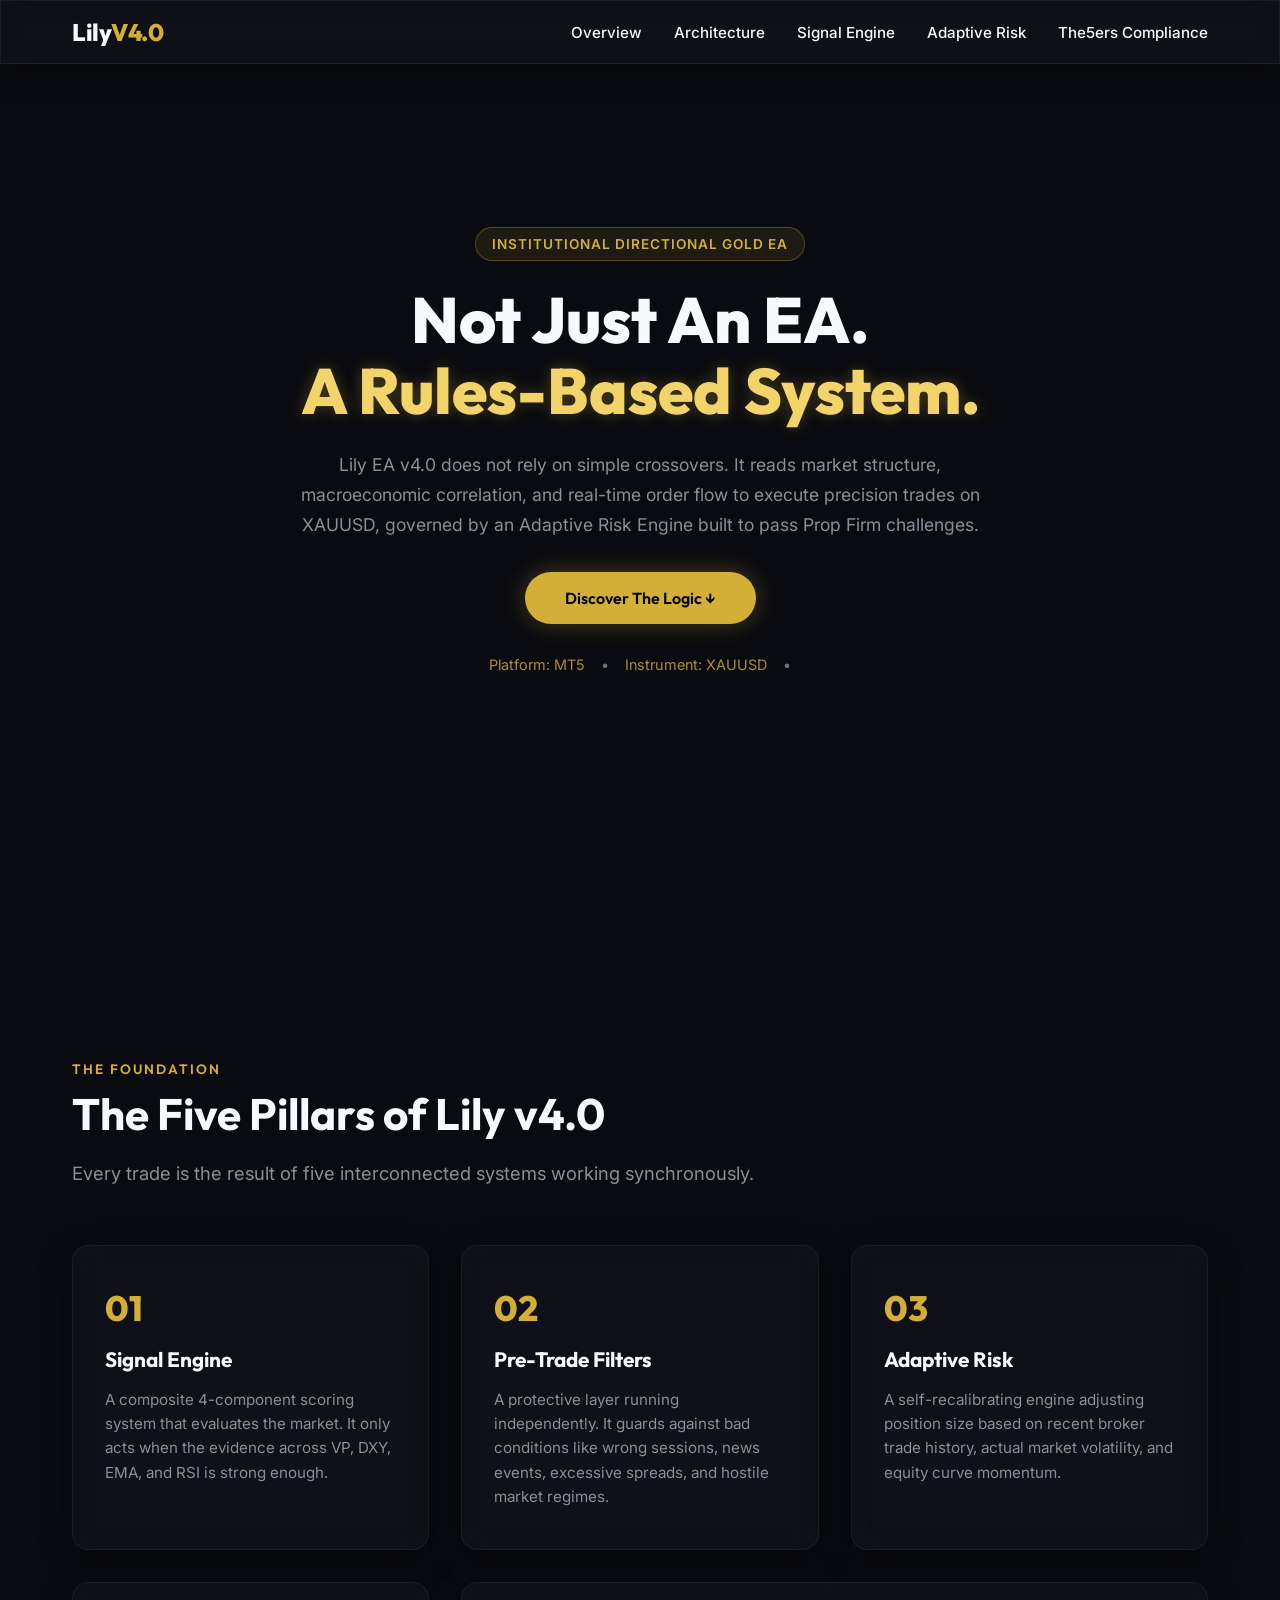
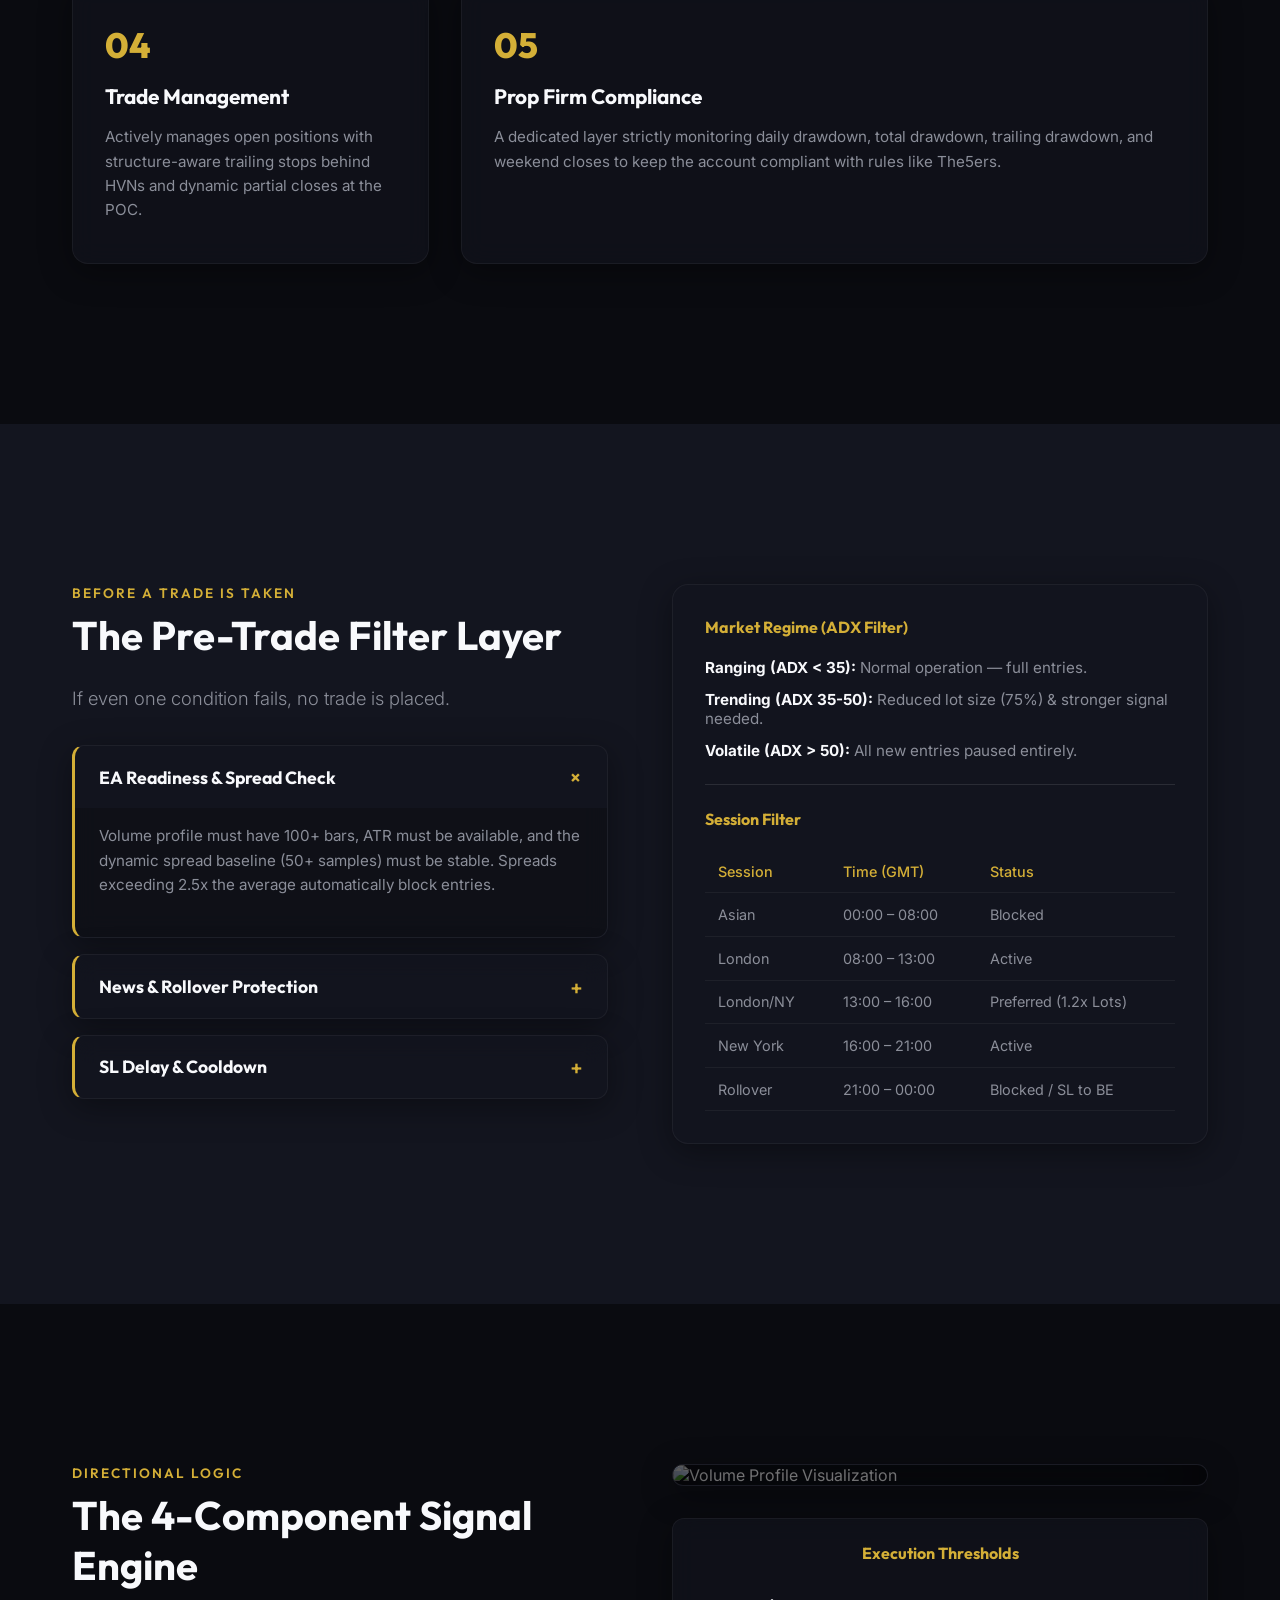
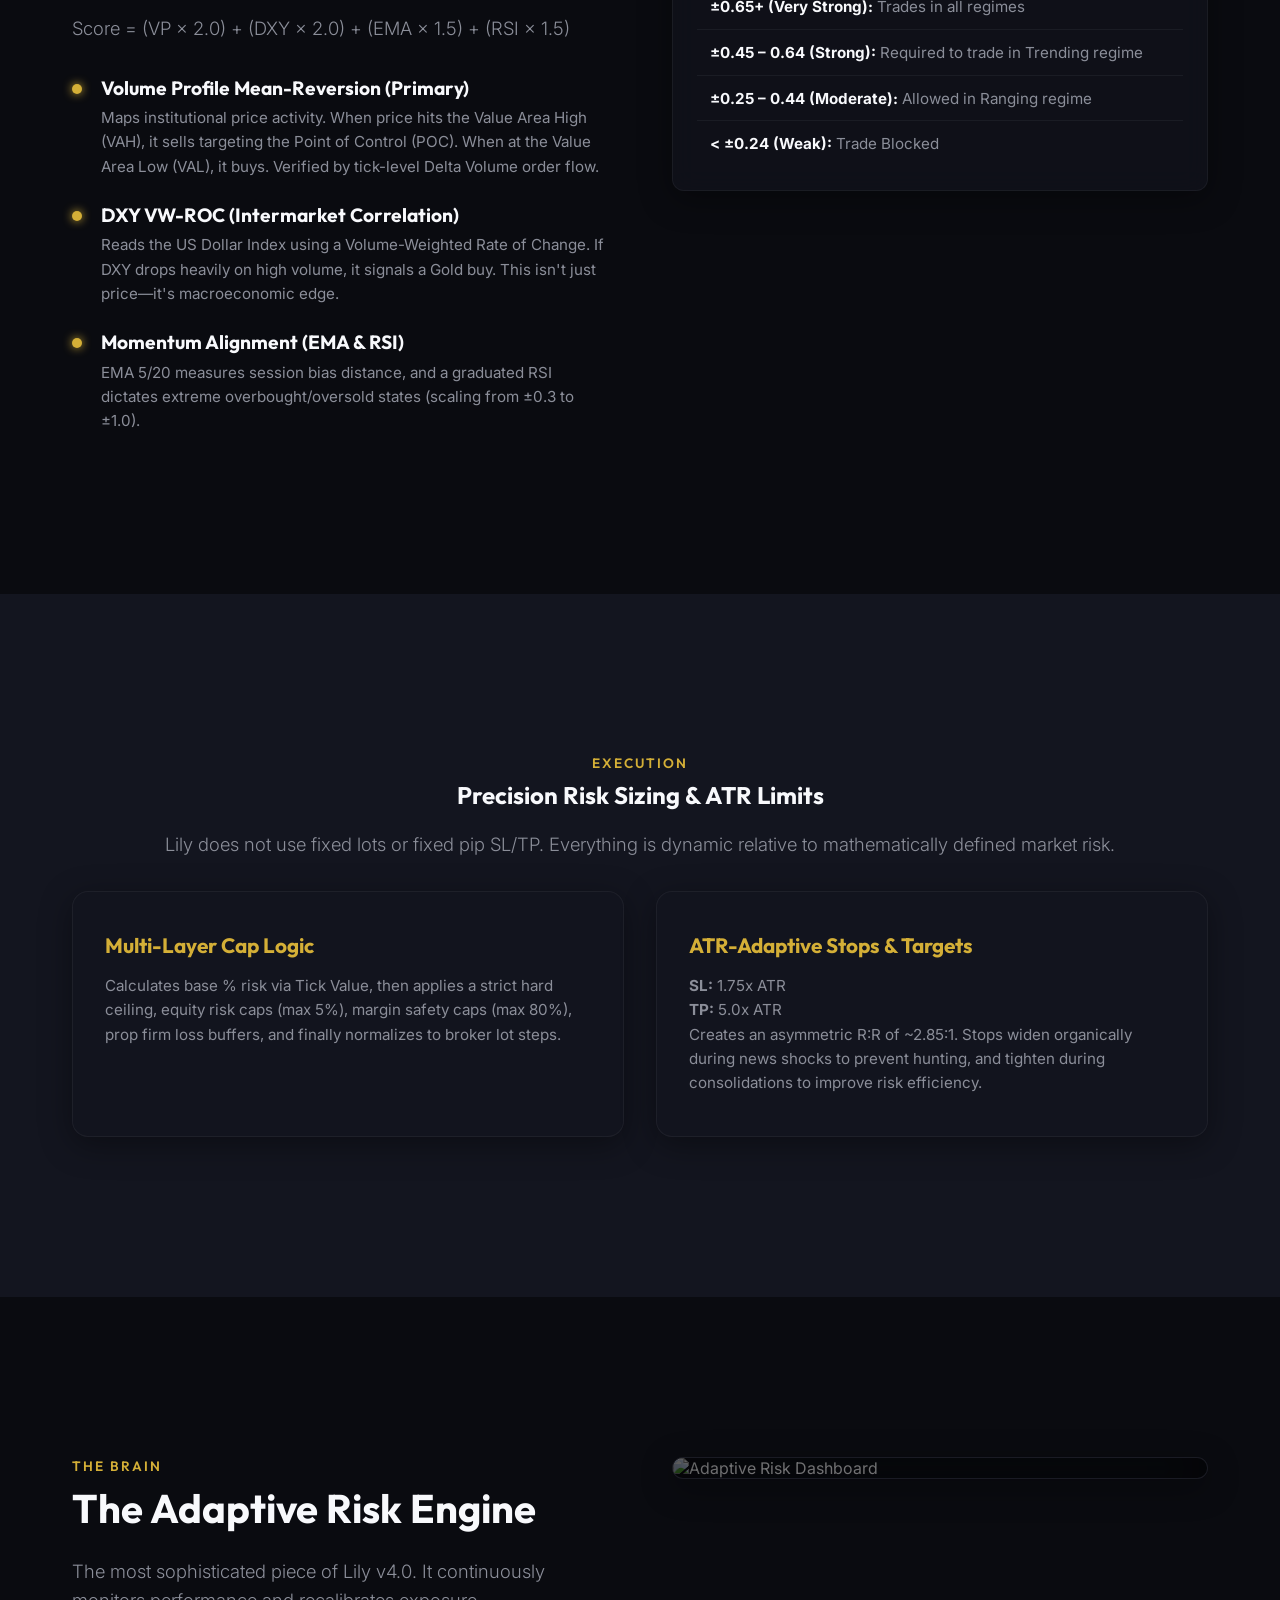
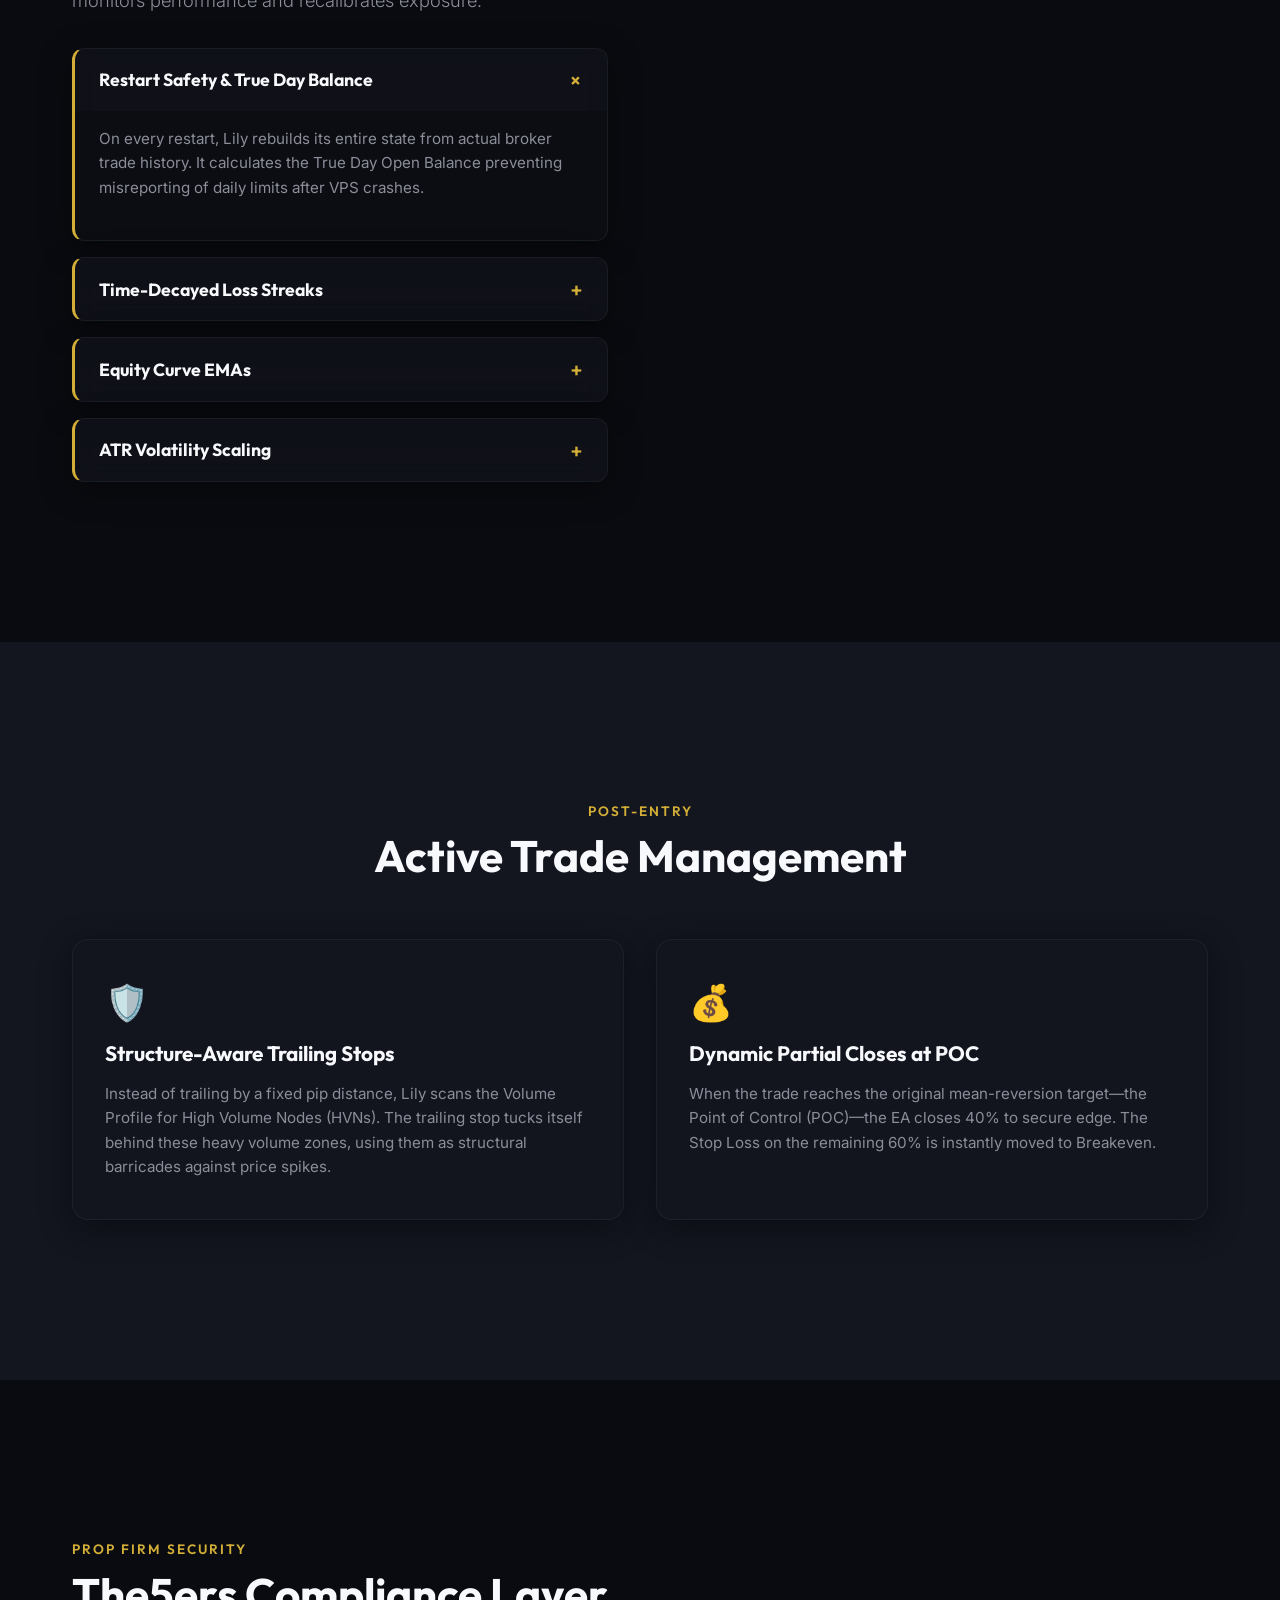
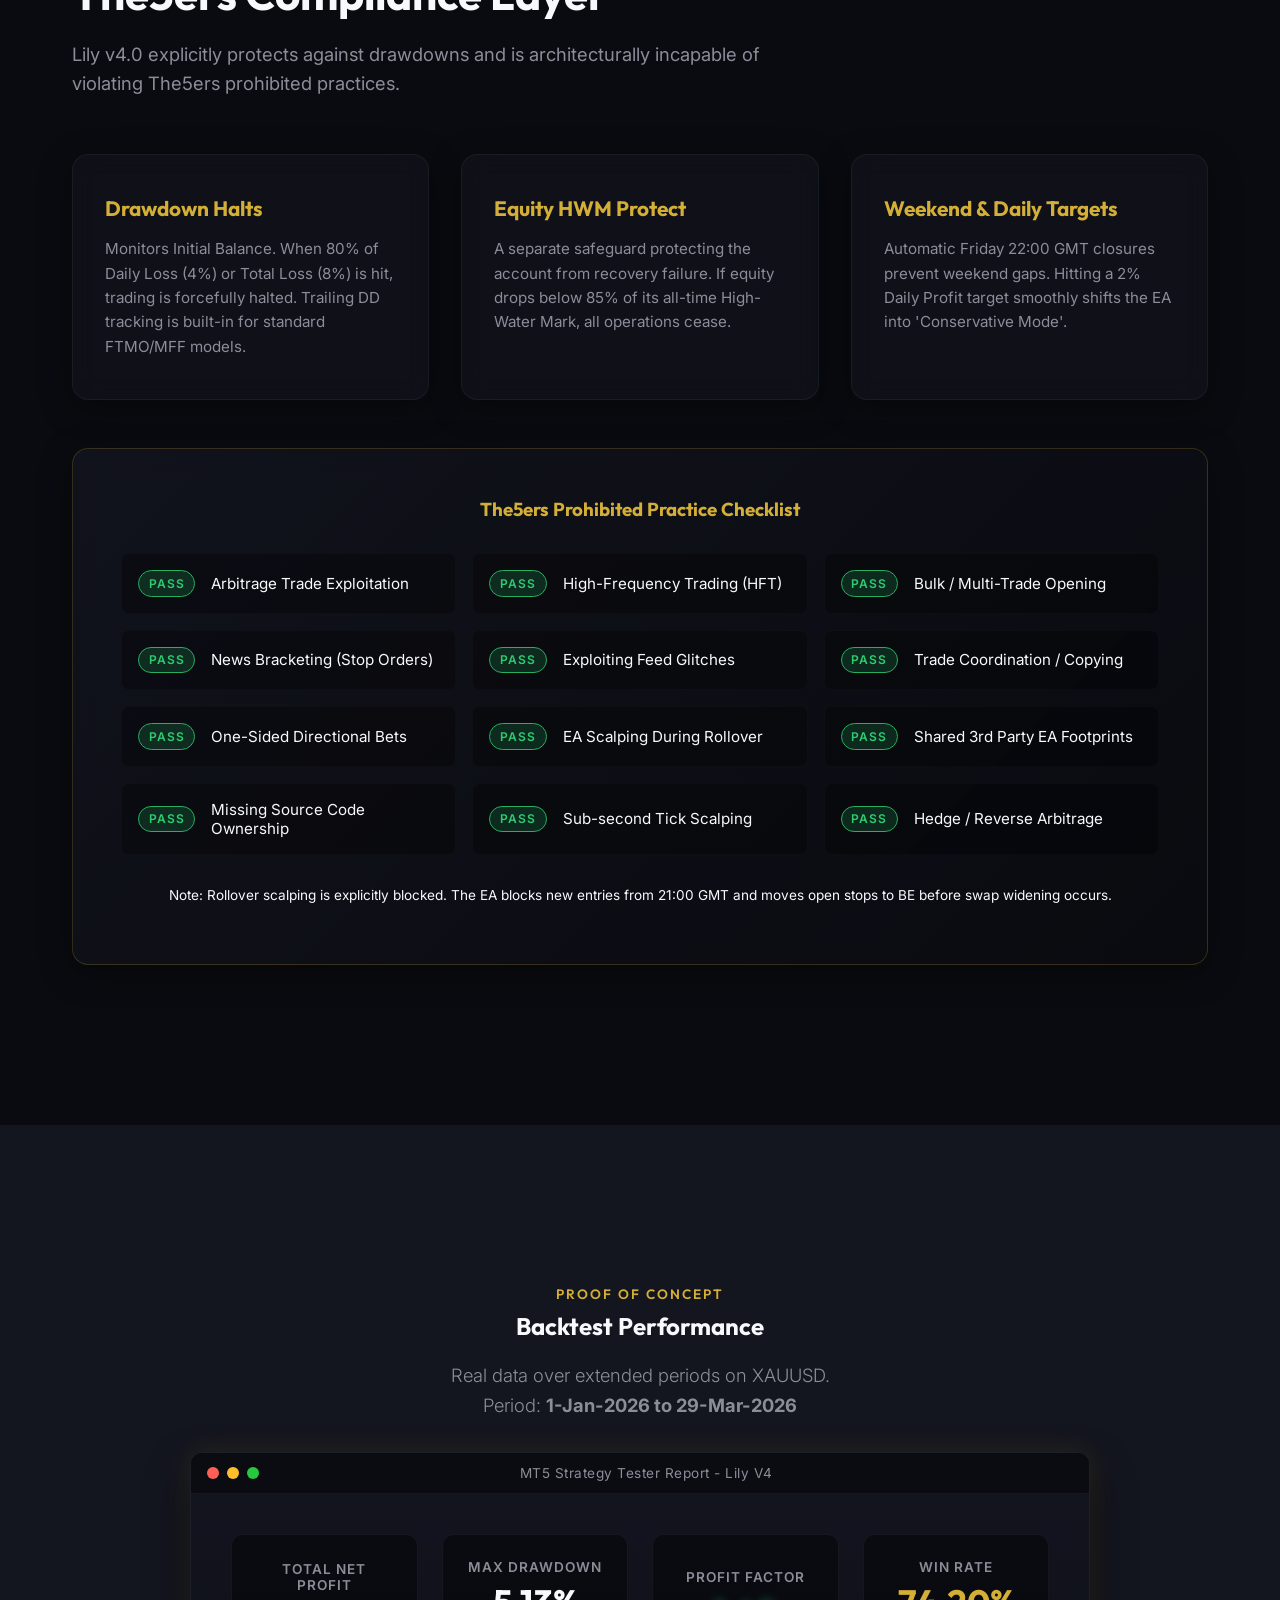
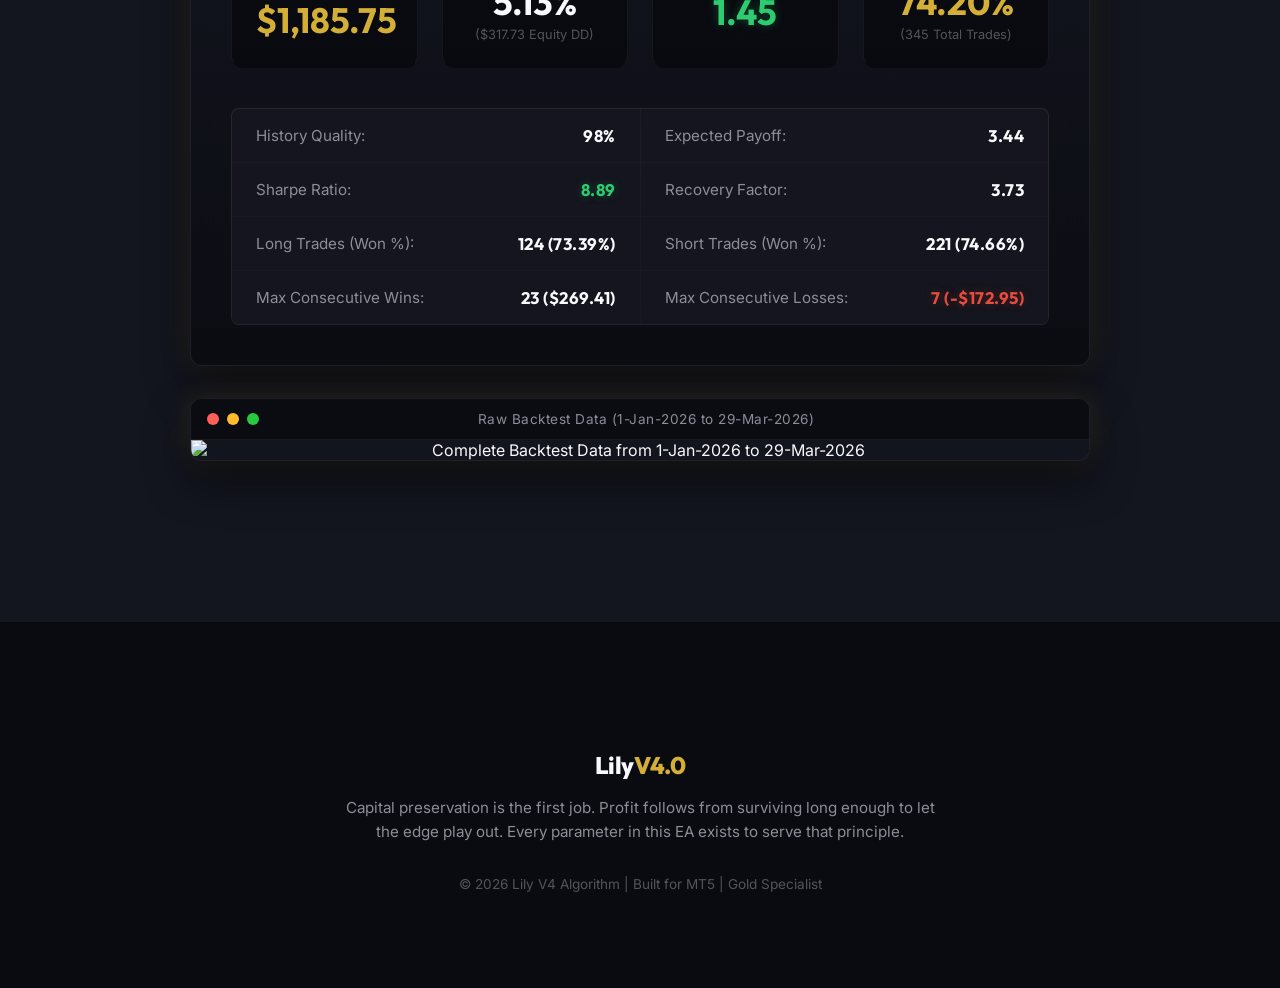
==== index.html @ d03a8899 "Add files via upload" ====
<!DOCTYPE html>
<html lang="en">

<head>
    <meta charset="UTF-8">
    <meta name="viewport" content="width=device-width, initial-scale=1.0">
    <title>Lily V4.0 | Institutional Directional Gold EA</title>
    <!-- Fonts -->
    <link rel="preconnect" href="https://fonts.googleapis.com">
    <link rel="preconnect" href="https://fonts.gstatic.com" crossorigin>
    <link
        href="https://fonts.googleapis.com/css2?family=Outfit:wght@300;400;600;800&family=Inter:wght@300;400;500;700&display=swap"
        rel="stylesheet">
    <!-- Stylesheet -->
    <link rel="stylesheet" href="style.css">
</head>

<body>
    <!-- Navbar -->
    <nav class="navbar glass">
        <div class="nav-container">
            <h1 class="logo">Lily<span class="gold-text">V4.0</span></h1>
            <ul class="nav-links">
                <li><a href="#overview">Overview</a></li>
                <li><a href="#pillars">Architecture</a></li>
                <li><a href="#signal">Signal Engine</a></li>
                <li><a href="#risk">Adaptive Risk</a></li>
                <li><a href="#compliance">The5ers Compliance</a></li>
            </ul>
        </div>
    </nav>

    <!-- Hero Section (Slide 1) -->
    <section class="hero" id="home">
        <div class="hero-bg" style="background-image: url('assets/hero_bg.png');"></div>
        <div class="hero-overlay"></div>
        <div class="hero-content fade-up">
            <div class="badge">Institutional Directional Gold EA</div>
            <h2 class="hero-title">Not Just An EA. <br><span class="gold-glow">A Rules-Based System.</span></h2>
            <p class="hero-subtitle">Lily EA v4.0 does not rely on simple crossovers. It reads market structure,
                macroeconomic correlation, and real-time order flow to execute precision trades on XAUUSD, governed by
                an Adaptive Risk Engine built to pass Prop Firm challenges.</p>
            <div class="hero-cta">
                <a href="#overview" class="btn primary-btn">Discover The Logic <span class="arrow">↓</span></a>
            </div>
            <div class="tech-specs">
                <span>Platform: MT5</span>
                <span class="dot">•</span>
                <span>Instrument: XAUUSD</span>
                <span class="dot">•</span>

            </div>
        </div>
    </section>

    <!-- Architecture Overview (Slide 2) -->
    <section class="section" id="pillars">
        <div class="container line-border-left">
            <div class="section-header fade-up">
                <h3 class="gold-text uppercase-label">The Foundation</h3>
                <h2>The Five Pillars of Lily v4.0</h2>
                <p>Every trade is the result of five interconnected systems working synchronously.</p>
            </div>
            <div class="grid grid-3">
                <div class="card glass fade-up hover-lift">
                    <div class="icon-box gold-text">01</div>
                    <h4>Signal Engine</h4>
                    <p>A composite 4-component scoring system that evaluates the market. It only acts when the evidence
                        across VP, DXY, EMA, and RSI is strong enough.</p>
                </div>
                <div class="card glass fade-up hover-lift" style="transition-delay: 100ms;">
                    <div class="icon-box gold-text">02</div>
                    <h4>Pre-Trade Filters</h4>
                    <p>A protective layer running independently. It guards against bad conditions like wrong sessions,
                        news events, excessive spreads, and hostile market regimes.</p>
                </div>
                <div class="card glass fade-up hover-lift" style="transition-delay: 200ms;">
                    <div class="icon-box gold-text">03</div>
                    <h4>Adaptive Risk</h4>
                    <p>A self-recalibrating engine adjusting position size based on recent broker trade history, actual
                        market volatility, and equity curve momentum.</p>
                </div>
                <div class="card glass fade-up hover-lift" style="transition-delay: 300ms;">
                    <div class="icon-box gold-text">04</div>
                    <h4>Trade Management</h4>
                    <p>Actively manages open positions with structure-aware trailing stops behind HVNs and dynamic
                        partial closes at the POC.</p>
                </div>
                <div class="card glass fade-up hover-lift" style="transition-delay: 400ms; grid-column: span 2;">
                    <div class="icon-box gold-text">05</div>
                    <h4>Prop Firm Compliance</h4>
                    <p>A dedicated layer strictly monitoring daily drawdown, total drawdown, trailing drawdown, and
                        weekend closes to keep the account compliant with rules like The5ers.</p>
                </div>
            </div>
        </div>
    </section>

    <!-- Pre-Trade Filters (Slide 3) -->
    <section class="section dark-bg" id="pre-trade">
        <div class="container layout-split reverse-split">
            <div class="image-content fade-up" style="transition-delay: 200ms;">
                <div class="glass data-panel">
                    <h4 class="gold-text">Market Regime (ADX Filter)</h4>
                    <ul class="data-list">
                        <li><strong>Ranging (ADX &lt; 35):</strong> Normal operation — full entries.</li>
                        <li><strong>Trending (ADX 35-50):</strong> Reduced lot size (75%) & stronger signal needed.</li>
                        <li><strong>Volatile (ADX &gt; 50):</strong> All new entries paused entirely.</li>
                    </ul>
                    <hr>
                    <h4 class="gold-text">Session Filter</h4>
                    <table class="glass-table">
                        <tr>
                            <th>Session</th>
                            <th>Time (GMT)</th>
                            <th>Status</th>
                        </tr>
                        <tr>
                            <td>Asian</td>
                            <td>00:00 – 08:00</td>
                            <td>Blocked</td>
                        </tr>
                        <tr>
                            <td>London</td>
                            <td>08:00 – 13:00</td>
                            <td>Active</td>
                        </tr>
                        <tr>
                            <td>London/NY</td>
                            <td>13:00 – 16:00</td>
                            <td>Preferred (1.2x Lots)</td>
                        </tr>
                        <tr>
                            <td>New York</td>
                            <td>16:00 – 21:00</td>
                            <td>Active</td>
                        </tr>
                        <tr>
                            <td>Rollover</td>
                            <td>21:00 – 00:00</td>
                            <td>Blocked / SL to BE</td>
                        </tr>
                    </table>
                </div>
            </div>
            <div class="text-content fade-up">
                <h3 class="gold-text uppercase-label">Before A Trade Is Taken</h3>
                <h2>The Pre-Trade Filter Layer</h2>
                <p class="lede">If even one condition fails, no trade is placed.</p>
                <div class="accordion">
                    <div class="accordion-item glass">
                        <div class="acc-header">
                            <h4>EA Readiness & Spread Check</h4><span class="icon">+</span>
                        </div>
                        <div class="acc-content">
                            <p>Volume profile must have 100+ bars, ATR must be available, and the dynamic spread
                                baseline (50+ samples) must be stable. Spreads exceeding 2.5x the average automatically
                                block entries.</p>
                        </div>
                    </div>
                    <div class="accordion-item glass">
                        <div class="acc-header">
                            <h4>News & Rollover Protection</h4><span class="icon">+</span>
                        </div>
                        <div class="acc-content">
                            <p>Uses MT5's economic calendar to halt trading 30-60 mins before and 15-30 mins after
                                high-impact events. Protects against Wednesday rollover swap-widening by moving stops to
                                Breakeven.</p>
                        </div>
                    </div>
                    <div class="accordion-item glass">
                        <div class="acc-header">
                            <h4>SL Delay & Cooldown</h4><span class="icon">+</span>
                        </div>
                        <div class="acc-content">
                            <p>Mandatory 5-minute pause after an SL hit. If 3 stop losses occur within an hour, a strict
                                circuit breaker pauses the system. Guaranteed 2-minute re-entry cooldown.</p>
                        </div>
                    </div>
                </div>
            </div>
        </div>
    </section>

    <!-- Signal Engine (Slide 4) -->
    <section class="section" id="signal">
        <div class="container layout-split">
            <div class="text-content fade-up">
                <h3 class="gold-text uppercase-label">Directional Logic</h3>
                <h2>The 4-Component Signal Engine</h2>
                <p class="lede">Score = (VP × 2.0) + (DXY × 2.0) + (EMA × 1.5) + (RSI × 1.5)</p>
                <div class="feature-list">
                    <div class="feature-item">
                        <div class="bullet glow-bullet"></div>
                        <div>
                            <h4>Volume Profile Mean-Reversion (Primary)</h4>
                            <p>Maps institutional price activity. When price hits the Value Area High (VAH), it sells
                                targeting the Point of Control (POC). When at the Value Area Low (VAL), it buys.
                                Verified by tick-level Delta Volume order flow.</p>
                        </div>
                    </div>
                    <div class="feature-item">
                        <div class="bullet glow-bullet"></div>
                        <div>
                            <h4>DXY VW-ROC (Intermarket Correlation)</h4>
                            <p>Reads the US Dollar Index using a Volume-Weighted Rate of Change. If DXY drops heavily on
                                high volume, it signals a Gold buy. This isn't just price—it's macroeconomic edge.</p>
                        </div>
                    </div>
                    <div class="feature-item">
                        <div class="bullet glow-bullet"></div>
                        <div>
                            <h4>Momentum Alignment (EMA & RSI)</h4>
                            <p>EMA 5/20 measures session bias distance, and a graduated RSI dictates extreme
                                overbought/oversold states (scaling from ±0.3 to ±1.0).</p>
                        </div>
                    </div>
                </div>
            </div>
            <div class="image-content fade-up" style="transition-delay: 200ms;">
                <div class="image-wrapper glass image-glow">
                    <img src="assets/vol_profile.png" alt="Volume Profile Visualization" class="feature-img">
                </div>
                <div class="signal-score glass mt-4">
                    <h4 class="gold-text text-center">Execution Thresholds</h4>
                    <ul class="clean-list">
                        <li><strong>±0.65+ (Very Strong):</strong> Trades in all regimes</li>
                        <li><strong>±0.45 – 0.64 (Strong):</strong> Required to trade in Trending regime</li>
                        <li><strong>±0.25 – 0.44 (Moderate):</strong> Allowed in Ranging regime</li>
                        <li><strong>
                                < ±0.24 (Weak):</strong> Trade Blocked</li>
                    </ul>
                </div>
            </div>
        </div>
    </section>

    <!-- Lot Size & ATR (Slide 5 & 6) -->
    <section class="section dark-bg" id="execution">
        <div class="container text-center max-w-800 fade-up">
            <h3 class="gold-text uppercase-label">Execution</h3>
            <h2>Precision Risk Sizing & ATR Limits</h2>
            <p class="lede mb-4">Lily does not use fixed lots or fixed pip SL/TP. Everything is dynamic relative to
                mathematically defined market risk.</p>
            <div class="grid grid-2 text-left mt-4">
                <div class="card glass border-gold">
                    <h4 class="gold-text">Multi-Layer Cap Logic</h4>
                    <p>Calculates base % risk via Tick Value, then applies a strict hard ceiling, equity risk caps (max
                        5%), margin safety caps (max 80%), prop firm loss buffers, and finally normalizes to broker lot
                        steps.</p>
                </div>
                <div class="card glass border-gold">
                    <h4 class="gold-text">ATR-Adaptive Stops & Targets</h4>
                    <p><strong>SL:</strong> 1.75x ATR<br><strong>TP:</strong> 5.0x ATR</p>
                    <p>Creates an asymmetric R:R of ~2.85:1. Stops widen organically during news shocks to prevent
                        hunting, and tighten during consolidations to improve risk efficiency.</p>
                </div>
            </div>
        </div>
    </section>

    <!-- Adaptive Risk Engine (Slide 7) -->
    <section class="section" id="risk">
        <div class="container layout-split reverse-split">
            <div class="image-content fade-up">
                <div class="image-wrapper glass image-glow">
                    <img src="assets/risk_engine.png" alt="Adaptive Risk Dashboard" class="feature-img">
                </div>
            </div>
            <div class="text-content fade-up" style="transition-delay: 200ms;">
                <h3 class="gold-text uppercase-label">The Brain</h3>
                <h2>The Adaptive Risk Engine</h2>
                <p class="lede">The most sophisticated piece of Lily v4.0. It continuously monitors performance and
                    recalibrates exposure.</p>
                <div class="accordion">
                    <div class="accordion-item glass">
                        <div class="acc-header">
                            <h4>Restart Safety & True Day Balance</h4><span class="icon">+</span>
                        </div>
                        <div class="acc-content">
                            <p>On every restart, Lily rebuilds its entire state from actual broker trade history. It
                                calculates the True Day Open Balance preventing misreporting of daily limits after VPS
                                crashes.</p>
                        </div>
                    </div>
                    <div class="accordion-item glass">
                        <div class="acc-header">
                            <h4>Time-Decayed Loss Streaks</h4><span class="icon">+</span>
                        </div>
                        <div class="acc-content">
                            <p>Rebuilds consecutive losses but applies a 50% discount to losses 24h old, and forgets
                                losses past 48h. A streak of 2 lowers lots to 75%. A streak of 5 halts trading fully.
                            </p>
                        </div>
                    </div>
                    <div class="accordion-item glass">
                        <div class="acc-header">
                            <h4>Equity Curve EMAs</h4><span class="icon">+</span>
                        </div>
                        <div class="acc-content">
                            <p>Replays the last 30 trades to build Fast & Slow EMAs on its own returns. If the strategy
                                goes "out of form" (Fast < Slow), it automatically scales risk down 25%.</p>
                        </div>
                    </div>
                    <div class="accordion-item glass">
                        <div class="acc-header">
                            <h4>ATR Volatility Scaling</h4><span class="icon">+</span>
                        </div>
                        <div class="acc-content">
                            <p>If the current ATR spikes to >1.5x its average, lot size is slashed to 75%. If >2.0x
                                average, slashed to 50%—forcing survival during market shocks.</p>
                        </div>
                    </div>
                </div>
            </div>
        </div>
    </section>

    <!-- Trade Management (Slide 8) -->
    <section class="section dark-bg" id="management">
        <div class="container">
            <div class="section-header fade-up text-center">
                <h3 class="gold-text uppercase-label">Post-Entry</h3>
                <h2>Active Trade Management</h2>
            </div>
            <div class="grid grid-2">
                <div class="card glass fade-up hover-lift">
                    <div class="icon-box">🛡️</div>
                    <h4>Structure-Aware Trailing Stops</h4>
                    <p>Instead of trailing by a fixed pip distance, Lily scans the Volume Profile for High Volume Nodes
                        (HVNs). The trailing stop tucks itself behind these heavy volume zones, using them as structural
                        barricades against price spikes.</p>
                </div>
                <div class="card glass fade-up hover-lift" style="transition-delay: 100ms;">
                    <div class="icon-box">💰</div>
                    <h4>Dynamic Partial Closes at POC</h4>
                    <p>When the trade reaches the original mean-reversion target—the Point of Control (POC)—the EA
                        closes 40% to secure edge. The Stop Loss on the remaining 60% is instantly moved to Breakeven.
                    </p>
                </div>
            </div>
        </div>
    </section>

    <!-- The5ers Compliance (Slide 9 & 13) -->
    <section class="section" id="compliance">
        <div class="container line-border-left">
            <div class="section-header fade-up">
                <h3 class="gold-text uppercase-label">Prop Firm Security</h3>
                <h2>The5ers Compliance Layer</h2>
                <p>Lily v4.0 explicitly protects against drawdowns and is architecturally incapable of violating The5ers
                    prohibited practices.</p>
            </div>

            <div class="grid grid-3 mb-6">
                <!-- Core Prop Limits -->
                <div class="card glass fade-up border-gold">
                    <h4 class="gold-text">Drawdown Halts</h4>
                    <p>Monitors Initial Balance. When 80% of Daily Loss (4%) or Total Loss (8%) is hit, trading is
                        forcefully halted. Trailing DD tracking is built-in for standard FTMO/MFF models.</p>
                </div>
                <div class="card glass fade-up border-gold" style="transition-delay: 100ms;">
                    <h4 class="gold-text">Equity HWM Protect</h4>
                    <p>A separate safeguard protecting the account from recovery failure. If equity drops below 85% of
                        its all-time High-Water Mark, all operations cease.</p>
                </div>
                <div class="card glass fade-up border-gold" style="transition-delay: 200ms;">
                    <h4 class="gold-text">Weekend & Daily Targets</h4>
                    <p>Automatic Friday 22:00 GMT closures prevent weekend gaps. Hitting a 2% Daily Profit target
                        smoothly shifts the EA into 'Conservative Mode'.</p>
                </div>
            </div>

            <div class="compliance-box glass fade-up">
                <h3 class="gold-text text-center mb-4">The5ers Prohibited Practice Checklist</h3>
                <div class="compliance-grid">
                    <div class="comp-item"><span class="badge pass">PASS</span> Arbitrage Trade Exploitation</div>
                    <div class="comp-item"><span class="badge pass">PASS</span> High-Frequency Trading (HFT)</div>
                    <div class="comp-item"><span class="badge pass">PASS</span> Bulk / Multi-Trade Opening</div>
                    <div class="comp-item"><span class="badge pass">PASS</span> News Bracketing (Stop Orders)</div>
                    <div class="comp-item"><span class="badge pass">PASS</span> Exploiting Feed Glitches</div>
                    <div class="comp-item"><span class="badge pass">PASS</span> Trade Coordination / Copying</div>
                    <div class="comp-item"><span class="badge pass">PASS</span> One-Sided Directional Bets</div>
                    <div class="comp-item"><span class="badge pass">PASS</span> EA Scalping During Rollover</div>
                    <div class="comp-item"><span class="badge pass">PASS</span> Shared 3rd Party EA Footprints</div>
                    <div class="comp-item"><span class="badge pass">PASS</span> Missing Source Code Ownership</div>
                    <div class="comp-item"><span class="badge pass">PASS</span> Sub-second Tick Scalping</div>
                    <div class="comp-item"><span class="badge pass">PASS</span> Hedge / Reverse Arbitrage</div>
                </div>
                <p class="text-center text-muted mt-4 text-sm">Note: Rollover scalping is explicitly blocked. The EA
                    blocks new entries from 21:00 GMT and moves open stops to BE before swap widening occurs.</p>
            </div>
        </div>
    </section>

    <!-- Backtest Results Placeholder -->
    <section class="section dark-bg" id="results">
        <div class="container text-center fade-up">
            <h3 class="gold-text uppercase-label">Proof of Concept</h3>
            <h2>Backtest Performance</h2>
            <p class="lede mb-4">Real data over extended periods on XAUUSD. <br> Period: <strong>1-Jan-2026 to
                    29-Mar-2026</strong></p>
            <div class="presentation-frame glass fade-up"
                style="max-width: 900px; margin: 0 auto; margin-bottom: 2rem;">
                <div class="frame-header">
                    <div class="frame-dots">
                        <span></span><span></span><span></span>
                    </div>
                    <div class="frame-title">MT5 Strategy Tester Report - Lily V4</div>
                </div>
                <div class="report-dashboard">
                    <div class="report-hero">
                        <div class="stat-card">
                            <span class="stat-label">Total Net Profit</span>
                            <span class="stat-value gold-text">$1,185.75</span>
                        </div>
                        <div class="stat-card">
                            <span class="stat-label">Max Drawdown</span>
                            <span class="stat-value">5.13%</span>
                            <span class="stat-sub">($317.73 Equity DD)</span>
                        </div>
                        <div class="stat-card">
                            <span class="stat-label">Profit Factor</span>
                            <span class="stat-value text-green">1.45</span>
                        </div>
                        <div class="stat-card">
                            <span class="stat-label">Win Rate</span>
                            <span class="stat-value gold-text">74.20%</span>
                            <span class="stat-sub">(345 Total Trades)</span>
                        </div>
                    </div>

                    <div class="report-details">
                        <div class="detail-row">
                            <span>History Quality:</span> <strong>98%</strong>
                        </div>
                        <div class="detail-row">
                            <span>Expected Payoff:</span> <strong>3.44</strong>
                        </div>
                        <div class="detail-row">
                            <span>Sharpe Ratio:</span> <strong class="text-green">8.89</strong>
                        </div>
                        <div class="detail-row">
                            <span>Recovery Factor:</span> <strong>3.73</strong>
                        </div>
                        <div class="detail-row">
                            <span>Long Trades (Won %):</span> <strong>124 (73.39%)</strong>
                        </div>
                        <div class="detail-row">
                            <span>Short Trades (Won %):</span> <strong>221 (74.66%)</strong>
                        </div>
                        <div class="detail-row">
                            <span>Max Consecutive Wins:</span> <strong>23 ($269.41)</strong>
                        </div>
                        <div class="detail-row">
                            <span>Max Consecutive Losses:</span> <strong class="text-red">7 (-$172.95)</strong>
                        </div>
                    </div>
                </div>
            </div>

            <!-- Backtest Image -->
            <div class="presentation-frame glass fade-up" style="max-width: 900px; margin: 0 auto;">
                <div class="frame-header">
                    <div class="frame-dots">
                        <span></span><span></span><span></span>
                    </div>
                    <div class="frame-title">Raw Backtest Data (1-Jan-2026 to 29-Mar-2026)</div>
                </div>
                <div class="image-wrapper image-zoom-container">
                    <div class="placeholder-overlay">
                        <span>Click to Expand Report</span>
                    </div>
                    <img src="assets/Backtest 1-1-26 to 29-3-26.JPG"
                        alt="Complete Backtest Data from 1-Jan-2026 to 29-Mar-2026" class="feature-img"
                        style="cursor: pointer;">
                </div>
            </div>

        </div>
    </section>

    <!-- Image Modal -->
    <div class="image-modal" id="imageModal">
        <div class="modal-close" id="modalClose">&times;</div>
        <img class="modal-content" id="modalImage" alt="Expanded Backtest">
    </div>

    <!-- Footer (Slide 14) -->
    <footer class="footer">
        <div class="container">
            <h2 class="logo">Lily<span class="gold-text">V4.0</span></h2>
            <p class="footer-note">Capital preservation is the first job. Profit follows from surviving long enough to
                let the edge play out. Every parameter in this EA exists to serve that principle.</p>
            <div class="footer-copy">© 2026 Lily V4 Algorithm | Built for MT5 | Gold Specialist</div>
        </div>
    </footer>

    <!-- Script -->
    <script src="script.js"></script>
</body>

</html>
---- style.css ----
/* --- Base Variables & Settings --- */
:root {
    --bg-base: #0a0b10;
    --bg-secondary: #13151f;
    --gold-main: #d4af37;
    --gold-light: #f3d46a;
    --gold-glow: rgba(212, 175, 55, 0.3);
    --gold-glow-intense: rgba(212, 175, 55, 0.6);
    --text-primary: #f8f9fc;
    --text-muted: #8b8e99;
    --glass-bg: rgba(19, 21, 31, 0.6);
    --glass-border: rgba(255, 255, 255, 0.05);
    
    font-family: 'Inter', sans-serif;
    color: var(--text-primary);
    scroll-behavior: smooth;
}

body, html {
    margin: 0;
    padding: 0;
    box-sizing: border-box;
    background-color: var(--bg-base);
    overflow-x: hidden;
}

*, *::before, *::after {
    box-sizing: inherit;
}

/* Typography */
h1, h2, h3, h4 { font-family: 'Outfit', sans-serif; margin-top: 0; }
.gold-text { color: var(--gold-main); }
.gold-glow { color: var(--gold-light); text-shadow: 0 0 15px var(--gold-glow); }
.uppercase-label { text-transform: uppercase; letter-spacing: 2px; font-size: 0.85rem; font-weight: 600; margin-bottom: 0.5rem; display: block; }
.lede { font-size: 1.15rem; color: var(--text-muted); font-weight: 300; line-height: 1.6; }
.text-center { text-align: center; }
.text-left { text-align: left; }
.mb-4 { margin-bottom: 2rem; }
.mb-6 { margin-bottom: 3rem; }
.mt-4 { margin-top: 2rem; }
.max-w-800 { max-width: 800px; margin: 0 auto; }
.text-sm { font-size: 0.85rem; }

/* Utilities */
.dark-bg { background-color: var(--bg-secondary); }
.border-gold { border: 1px solid var(--gold-glow); }

/* Glassmorphism Classes */
.glass {
    background: var(--glass-bg);
    backdrop-filter: blur(12px);
    -webkit-backdrop-filter: blur(12px);
    border: 1px solid var(--glass-border);
    box-shadow: 0 8px 32px 0 rgba(0, 0, 0, 0.37);
}

/* --- Layout & Structure --- */
.container { max-width: 1200px; margin: 0 auto; padding: 4rem 2rem; }
.section { padding: 6rem 0; position: relative; }

/* Navbar */
.navbar { position: fixed; top: 0; width: 100%; z-index: 1000; padding: 1rem 0; border-bottom: 1px solid rgba(212, 175, 55, 0.1); }
.nav-container { max-width: 1200px; margin: 0 auto; display: flex; justify-content: space-between; align-items: center; padding: 0 2rem; }
.logo { font-size: 1.5rem; font-weight: 800; margin: 0; letter-spacing: -0.5px; }
.nav-links { list-style: none; display: flex; gap: 2rem; margin: 0; padding: 0; }
.nav-links a { color: var(--text-primary); text-decoration: none; font-size: 0.95rem; font-weight: 500; transition: color 0.3s ease; }
.nav-links a:hover { color: var(--gold-main); }

/* Hero Section */
.hero { height: 100vh; display: flex; align-items: center; justify-content: center; position: relative; overflow: hidden; }
.hero-bg { position: absolute; inset: 0; background-size: cover; background-position: center; z-index: 1; animation: scaleBg 30s infinite alternate; }
@keyframes scaleBg { from { transform: scale(1); } to { transform: scale(1.05); } }
.hero-overlay { position: absolute; inset: 0; background: linear-gradient(180deg, rgba(10, 11, 16, 0.75) 0%, rgba(10, 11, 16, 0.95) 100%); z-index: 2; }
.hero-content { position: relative; z-index: 3; text-align: center; max-width: 800px; padding: 0 2rem; }
.badge { background: rgba(212, 175, 55, 0.1); color: var(--gold-main); padding: 0.5rem 1rem; border-radius: 50px; font-weight: 600; font-size: 0.85rem; display: inline-block; margin-bottom: 1.5rem; border: 1px solid var(--gold-glow); text-transform: uppercase; letter-spacing: 1px; }
.hero-title { font-size: 4rem; font-weight: 800; line-height: 1.1; margin-bottom: 1.5rem; }
.hero-subtitle { font-size: 1.1rem; color: var(--text-muted); font-weight: 400; line-height: 1.7; margin-bottom: 2rem; }
.tech-specs { margin-top: 2rem; font-size: 0.9rem; color: var(--gold-main); display: flex; justify-content: center; gap: 1rem; opacity: 0.8; }
.tech-specs .dot { color: var(--text-muted); }

/* Buttons */
.btn { display: inline-block; padding: 1rem 2.5rem; border-radius: 50px; font-weight: 600; text-decoration: none; transition: all 0.3s ease; font-family: 'Outfit', sans-serif; cursor: pointer; }
.primary-btn { background: var(--gold-main); color: #000; box-shadow: 0 0 25px var(--gold-glow); }
.primary-btn:hover { background: var(--gold-light); box-shadow: 0 0 35px var(--gold-glow-intense); transform: translateY(-2px); }

/* Sections */
.section-header { margin-bottom: 3.5rem; }
.section-header h2 { font-size: 2.75rem; margin-bottom: 1rem; }
.section-header p { color: var(--text-muted); font-size: 1.15rem; max-width: 700px; line-height: 1.6; }

/* Grids */
.grid { display: grid; gap: 2rem; }
.grid-2 { grid-template-columns: repeat(2, 1fr); }
.grid-3 { grid-template-columns: repeat(3, 1fr); }

.card { padding: 2.5rem 2rem; border-radius: 16px; transition: transform 0.4s ease, box-shadow 0.4s ease; position: relative; overflow: hidden; }
.card::before { content: ''; position: absolute; top: 0; left: 0; width: 100%; height: 2px; background: linear-gradient(90deg, transparent, var(--gold-main), transparent); opacity: 0; transition: opacity 0.4s ease; }
.card:hover { transform: translateY(-5px); box-shadow: 0 15px 35px rgba(0,0,0,0.4), 0 0 20px rgba(212, 175, 55, 0.1); }
.card:hover::before { opacity: 1; }
.icon-box { font-size: 2.2rem; margin-bottom: 1rem; display: inline-block; font-family: 'Outfit'; font-weight: 800; }
.card h4 { font-size: 1.3rem; margin-bottom: 1rem; }
.card p { color: var(--text-muted); line-height: 1.6; font-size: 0.95rem; margin: 0; }

/* Split Layouts */
.layout-split { display: flex; align-items: start; gap: 4rem; }
.reverse-split { flex-direction: row-reverse; }
.text-content, .image-content { flex: 1; width: 100%; }
.text-content h2 { font-size: 2.5rem; margin-bottom: 1.5rem; }

/* Image Wrappers & Presentation Frame */
.image-wrapper { border-radius: 20px; overflow: hidden; position: relative; }
.image-glow::after { content: ''; position: absolute; inset: 0; box-shadow: inset 0 0 50px rgba(0,0,0,0.8); pointer-events: none; }
.feature-img { width: 100%; height: auto; display: block; transition: transform 0.8s ease; }
.image-wrapper:hover .feature-img { transform: scale(1.02); }
.placeholder-overlay { position: absolute; inset: 0; display: flex; align-items: center; justify-content: center; background: rgba(0,0,0,0.6); color: var(--gold-main); font-weight: 600; font-size: 1.2rem; z-index: 10; pointer-events: none; }

.presentation-frame { border-radius: 12px; overflow: hidden; box-shadow: 0 20px 40px rgba(0, 0, 0, 0.5), 0 0 30px rgba(212, 175, 55, 0.15); border: 1px solid var(--glass-border); }
.presentation-frame .image-wrapper { border-radius: 0; }
.frame-header { background: rgba(10, 11, 16, 0.85); padding: 12px 16px; display: flex; align-items: center; border-bottom: 1px solid rgba(255,255,255,0.05); }
.frame-dots { display: flex; gap: 8px; margin-right: 15px; }
.frame-dots span { width: 12px; height: 12px; border-radius: 50%; background: #444; }
.frame-dots span:nth-child(1) { background: #ff5f56; }
.frame-dots span:nth-child(2) { background: #ffbd2e; }
.frame-dots span:nth-child(3) { background: #27c93f; }
.frame-title { color: var(--text-muted); font-size: 0.85rem; font-family: 'Inter', sans-serif; letter-spacing: 0.5px; flex-grow: 1; text-align: center; margin-right: 55px; }

/* Report Dashboard Native Elements */
.report-dashboard { padding: 2.5rem; background: linear-gradient(180deg, rgba(19, 21, 31, 0.4) 0%, rgba(10, 11, 16, 0.8) 100%); }
.report-hero { display: grid; grid-template-columns: repeat(auto-fit, minmax(180px, 1fr)); gap: 1.5rem; margin-bottom: 2.5rem; }
.stat-card { background: rgba(0, 0, 0, 0.4); border: 1px solid rgba(255, 255, 255, 0.05); border-radius: 12px; padding: 1.5rem; display: flex; flex-direction: column; justify-content: center; transition: transform 0.3s ease, box-shadow 0.3s ease; border-bottom: 2px solid transparent; }
.stat-card:hover { transform: translateY(-5px); box-shadow: 0 10px 20px rgba(0, 0, 0, 0.4), 0 0 15px rgba(212, 175, 55, 0.1); border-bottom-color: var(--gold-main); }
.stat-label { font-size: 0.85rem; color: var(--text-muted); text-transform: uppercase; letter-spacing: 1px; margin-bottom: 0.5rem; font-weight: 600; }
.stat-value { font-size: 2.2rem; font-weight: 700; font-family: 'Outfit', sans-serif; line-height: 1.1; }
.stat-sub { font-size: 0.8rem; color: rgba(255, 255, 255, 0.3); margin-top: 0.3rem; }

.report-details { display: grid; grid-template-columns: repeat(2, 1fr); gap: 1px; background: rgba(255, 255, 255, 0.05); border: 1px solid rgba(255, 255, 255, 0.05); border-radius: 8px; overflow: hidden; }
.detail-row { background: rgba(19, 21, 31, 0.8); padding: 1rem 1.5rem; display: flex; justify-content: space-between; align-items: center; font-size: 0.95rem; }
.detail-row span { color: var(--text-muted); }
.detail-row strong { color: var(--text-primary); font-family: 'Outfit', sans-serif; font-size: 1.05rem; letter-spacing: 0.5px; }
.text-green { color: #2ecc71 !important; text-shadow: 0 0 10px rgba(46, 204, 113, 0.3); }
.text-red { color: #e74c3c !important; text-shadow: 0 0 10px rgba(231, 76, 60, 0.3); }

/* Feature Lists */
.feature-list { margin-top: 2rem; display: flex; flex-direction: column; gap: 1.5rem; }
.feature-item { display: flex; gap: 1.2rem; align-items: flex-start; }
.glow-bullet { width: 10px; height: 10px; background: var(--gold-main); border-radius: 50%; box-shadow: 0 0 10px var(--gold-main); margin-top: 8px; flex-shrink: 0; }
.feature-item h4 { font-size: 1.2rem; margin-bottom: 0.4rem; }
.feature-item p { color: var(--text-muted); line-height: 1.6; margin: 0; font-size: 0.95rem; }

/* Accordion */
.accordion { margin-top: 2rem; display: flex; flex-direction: column; gap: 1rem; }
.accordion-item { border-radius: 12px; border-left: 3px solid var(--gold-main); overflow: hidden; }
.acc-header { padding: 1.2rem 1.5rem; display: flex; justify-content: space-between; align-items: center; cursor: pointer; user-select: none; }
.acc-header h4 { margin: 0; font-size: 1.1rem; }
.acc-header .icon { color: var(--gold-main); font-weight: bold; font-size: 1.2rem; transition: transform 0.3s ease; }
.acc-content { padding: 0 1.5rem; max-height: 0; overflow: hidden; transition: max-height 0.4s ease, padding 0.4s ease; background: rgba(0,0,0,0.2); }
.acc-content p { color: var(--text-muted); font-size: 0.95rem; line-height: 1.6; margin: 1rem 0; }
.accordion-item.active .acc-content { max-height: 300px; padding: 0 1.5rem 1.5rem; }
.accordion-item.active .acc-header .icon { transform: rotate(45deg); }

/* Tables & Lists */
.data-panel { padding: 2rem; border-radius: 16px; }
.data-list { list-style: none; padding: 0; margin: 0 0 1.5rem 0; }
.data-list li { margin-bottom: 0.8rem; color: var(--text-muted); font-size: 0.95rem; }
.data-list li strong { color: var(--text-primary); }
hr { border: 0; height: 1px; background: rgba(255,255,255,0.1); margin: 1.5rem 0; }
.glass-table { width: 100%; border-collapse: collapse; font-size: 0.9rem; }
.glass-table th, .glass-table td { padding: 0.8rem; text-align: left; border-bottom: 1px solid rgba(255,255,255,0.05); }
.glass-table th { color: var(--gold-main); font-weight: 500; }
.glass-table td { color: var(--text-muted); }
.clean-list { list-style: none; padding: 0; margin: 0; }
.clean-list li { padding: 0.8rem; border-bottom: 1px solid rgba(255,255,255,0.05); color: var(--text-muted); font-size: 0.95rem; }
.clean-list li:last-child { border: none; }
.clean-list strong { color: var(--text-primary); }
.signal-score { padding: 1.5rem; border-radius: 12px; }

/* Compliance Grid */
.compliance-box { padding: 3rem; border-radius: 16px; margin-top: 3rem; background: linear-gradient(135deg, rgba(19,21,31,0.8), rgba(10,11,16,0.9)); border: 1px solid rgba(212,175,55,0.2); }
.compliance-grid { display: grid; grid-template-columns: repeat(auto-fit, minmax(280px, 1fr)); gap: 1rem; }
.comp-item { display: flex; align-items: center; gap: 1rem; padding: 1rem; background: rgba(0,0,0,0.3); border-radius: 8px; font-size: 0.95rem; color: var(--text-primary); border: 1px solid rgba(255,255,255,0.02); }
.badge.pass { background: rgba(39, 174, 96, 0.2); color: #2ecc71; border: 1px solid #27ae60; margin: 0; font-size: 0.75rem; padding: 0.3rem 0.6rem; }

/* Footer */
.footer { padding: 4rem 0 2rem; text-align: center; border-top: 1px solid rgba(255,255,255,0.05); }
.footer-note { color: var(--text-muted); margin: 1rem auto 2rem; max-width: 600px; font-size: 0.95rem; line-height: 1.6; }
.footer-copy { color: rgba(255,255,255,0.3); font-size: 0.85rem; }

/* Animations */
.fade-up { opacity: 0; transform: translateY(30px); transition: opacity 0.8s ease, transform 0.8s ease; }
.fade-up.visible { opacity: 1; transform: translateY(0); }

/* Image Modal */
.image-zoom-container {
    cursor: pointer;
    position: relative;
    display: block;
}

.image-zoom-container .placeholder-overlay {
    opacity: 0;
    transition: opacity 0.3s ease;
    background: rgba(10, 11, 16, 0.7);
}

.image-zoom-container:hover .placeholder-overlay {
    opacity: 1;
}

.image-modal {
    display: none;
    position: fixed;
    z-index: 9999;
    inset: 0;
    background-color: rgba(10, 11, 16, 0.95);
    backdrop-filter: blur(10px);
    opacity: 0;
    transition: opacity 0.3s ease;
}

.image-modal.show {
    opacity: 1;
}

.modal-content {
    position: absolute;
    top: 50%;
    left: 50%;
    transform: translate(-50%, -50%) scale(0.95);
    max-width: 90vw;
    max-height: 90vh;
    object-fit: contain;
    transition: transform 0.3s ease;
    box-shadow: 0 0 50px rgba(0, 0, 0, 0.8), 0 0 20px rgba(212, 175, 55, 0.2);
    border-radius: 8px;
    border: 1px solid rgba(255, 255, 255, 0.1);
}

.image-modal.show .modal-content {
    transform: translate(-50%, -50%) scale(1);
}

.modal-close {
    position: absolute;
    top: 25px;
    right: 35px;
    color: rgba(255, 255, 255, 0.6);
    font-size: 2.5rem;
    font-weight: 300;
    cursor: pointer;
    line-height: 1;
    transition: color 0.3s ease, transform 0.3s ease;
    z-index: 10000;
}

.modal-close:hover {
    color: var(--gold-main);
    transform: scale(1.1);
}

/* Responsive */
@media (max-width: 992px) {
    .layout-split, .reverse-split { flex-direction: column; }
    .grid-3 { grid-template-columns: repeat(2, 1fr); }
    .hero-title { font-size: 3rem; }
}
@media (max-width: 768px) {
    .nav-links { display: none; }
    .grid-2, .grid-3 { grid-template-columns: 1fr; }
    .card.hover-lift { grid-column: span 1 !important; }
    .hero-title { font-size: 2.2rem; }
    .compliance-box { padding: 1.5rem; }
}
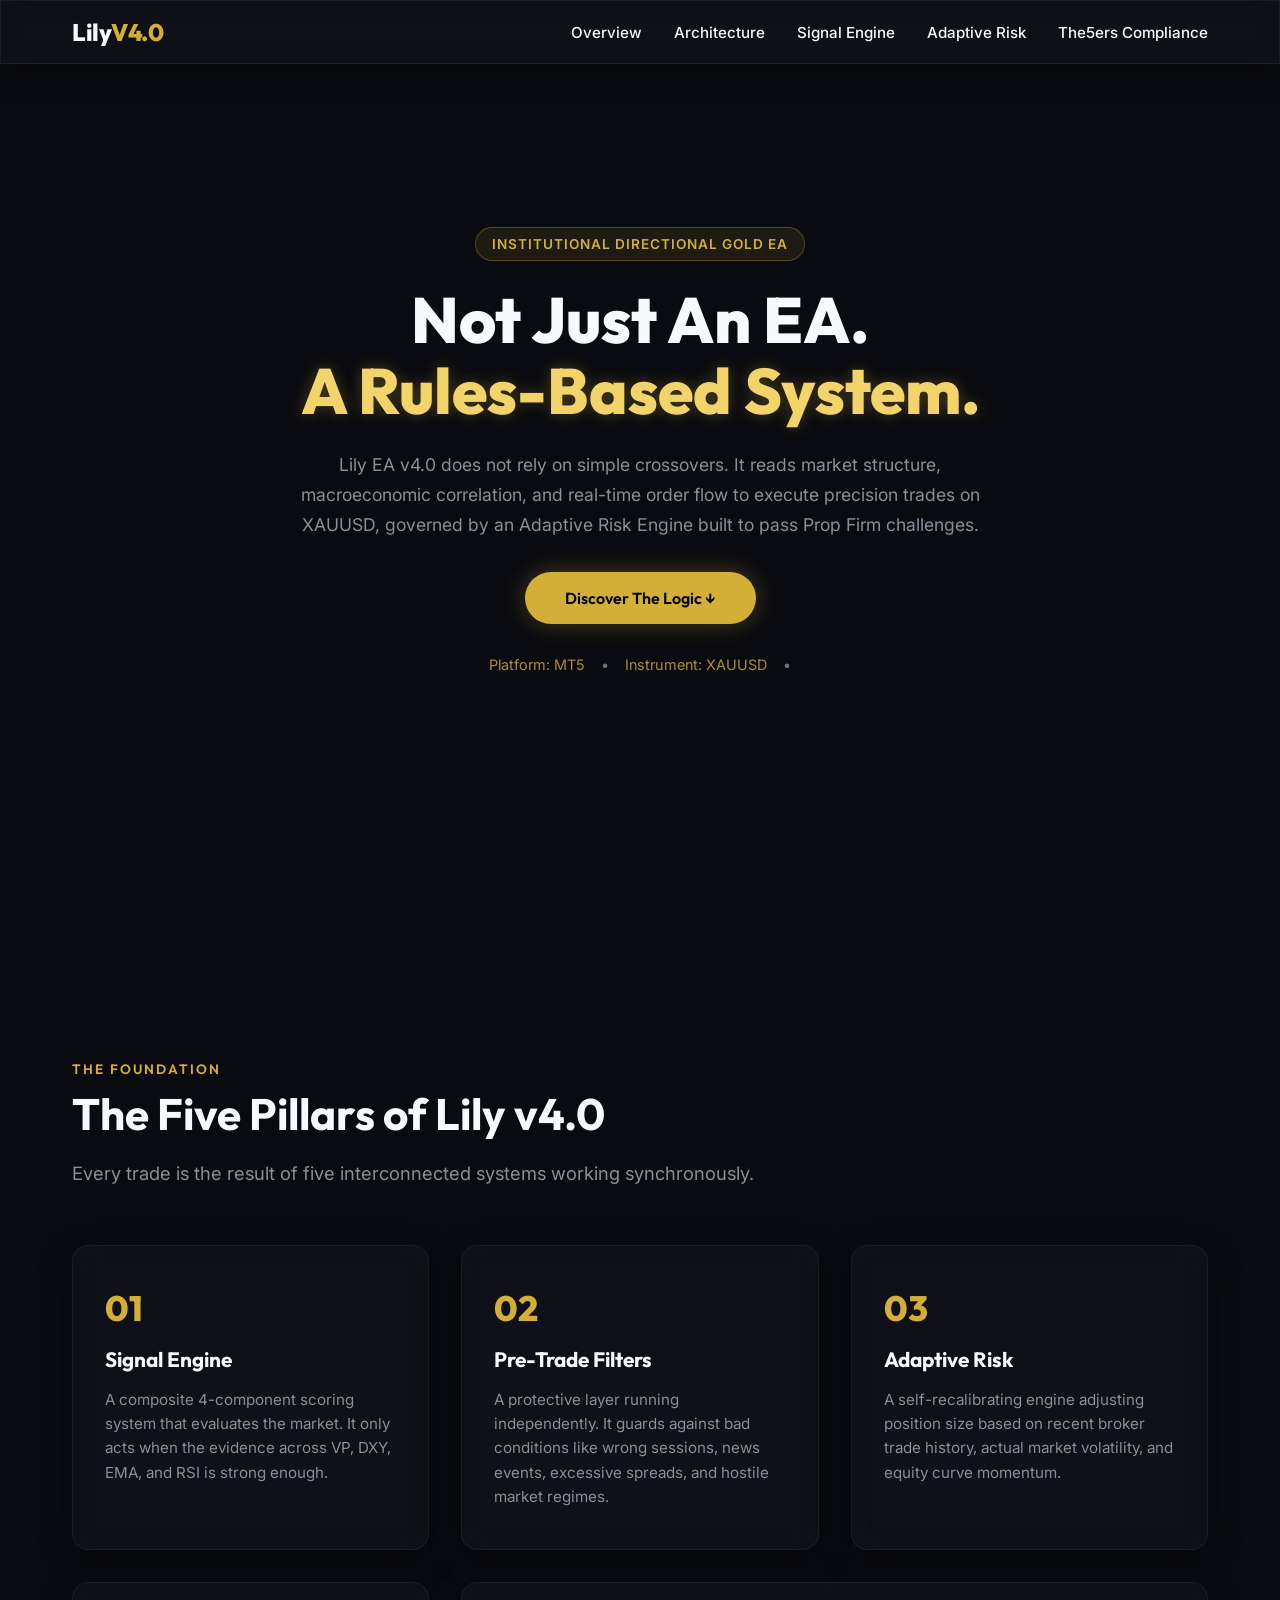
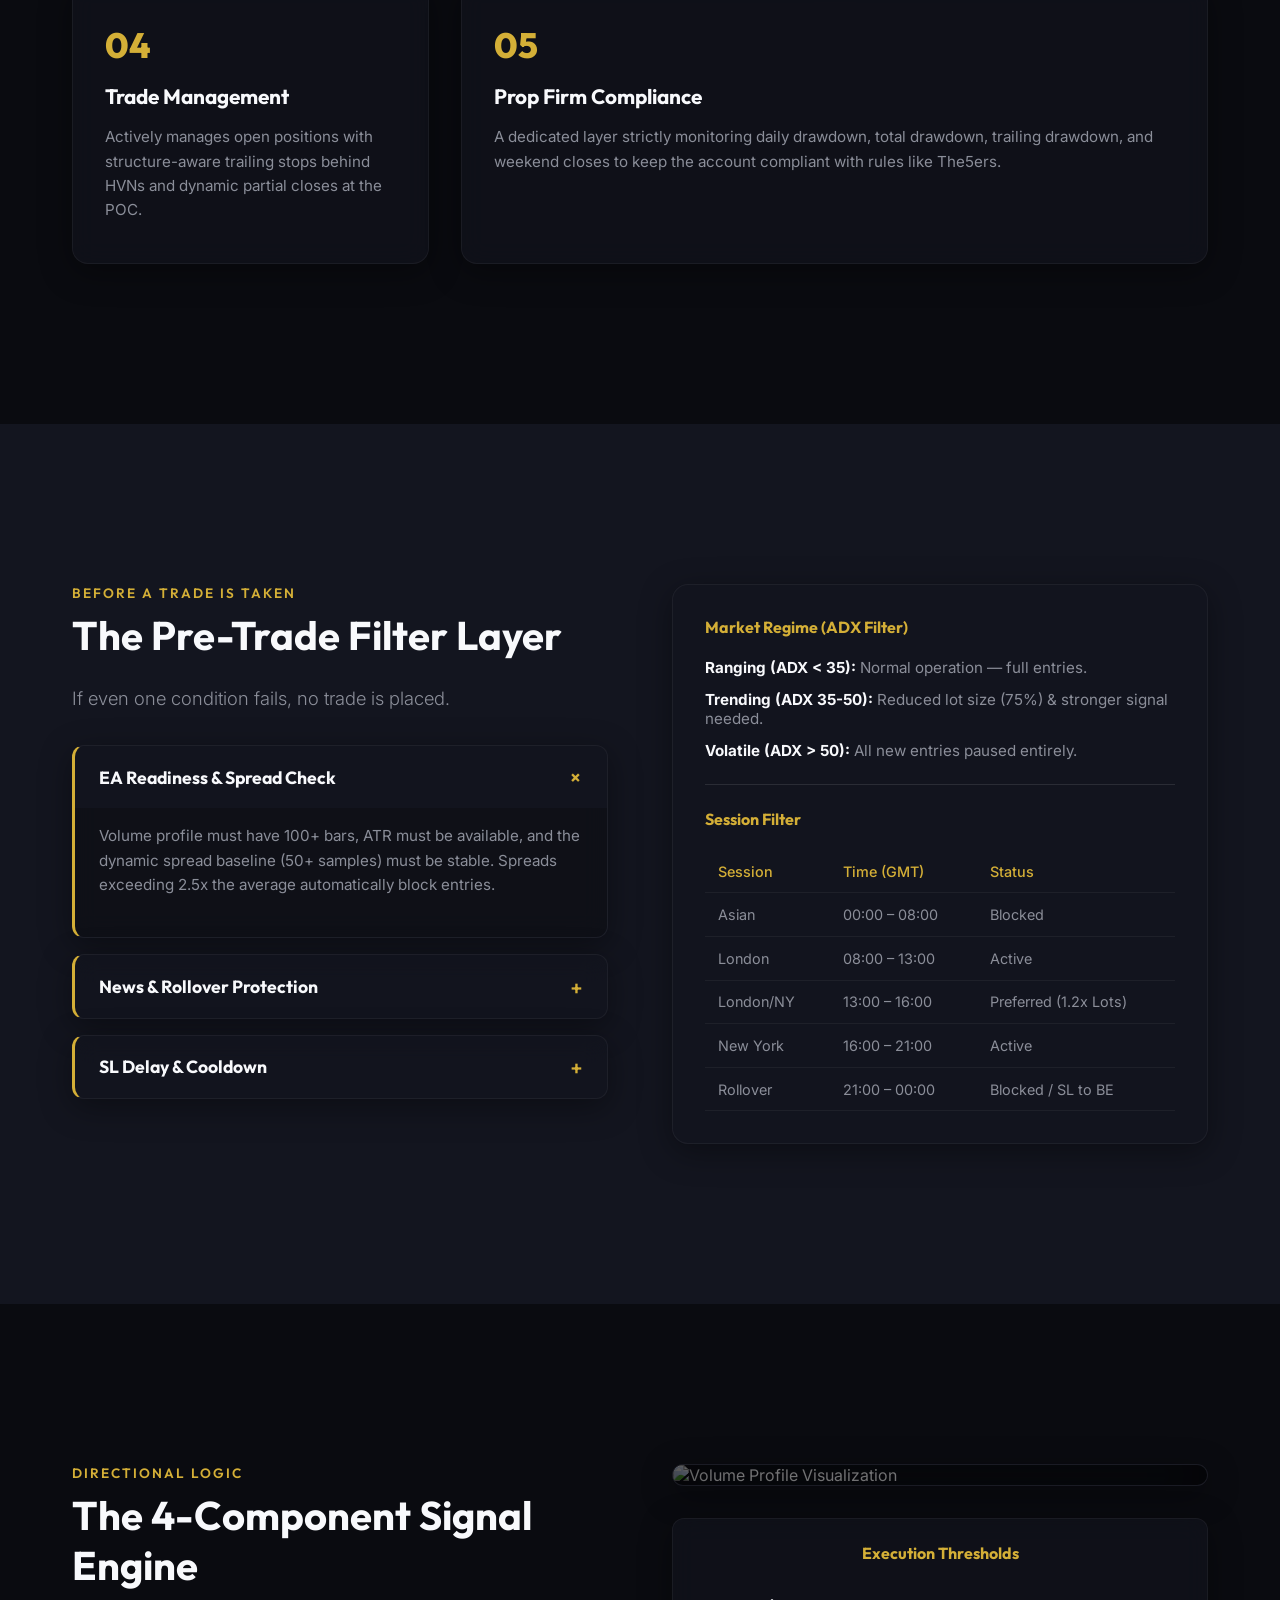
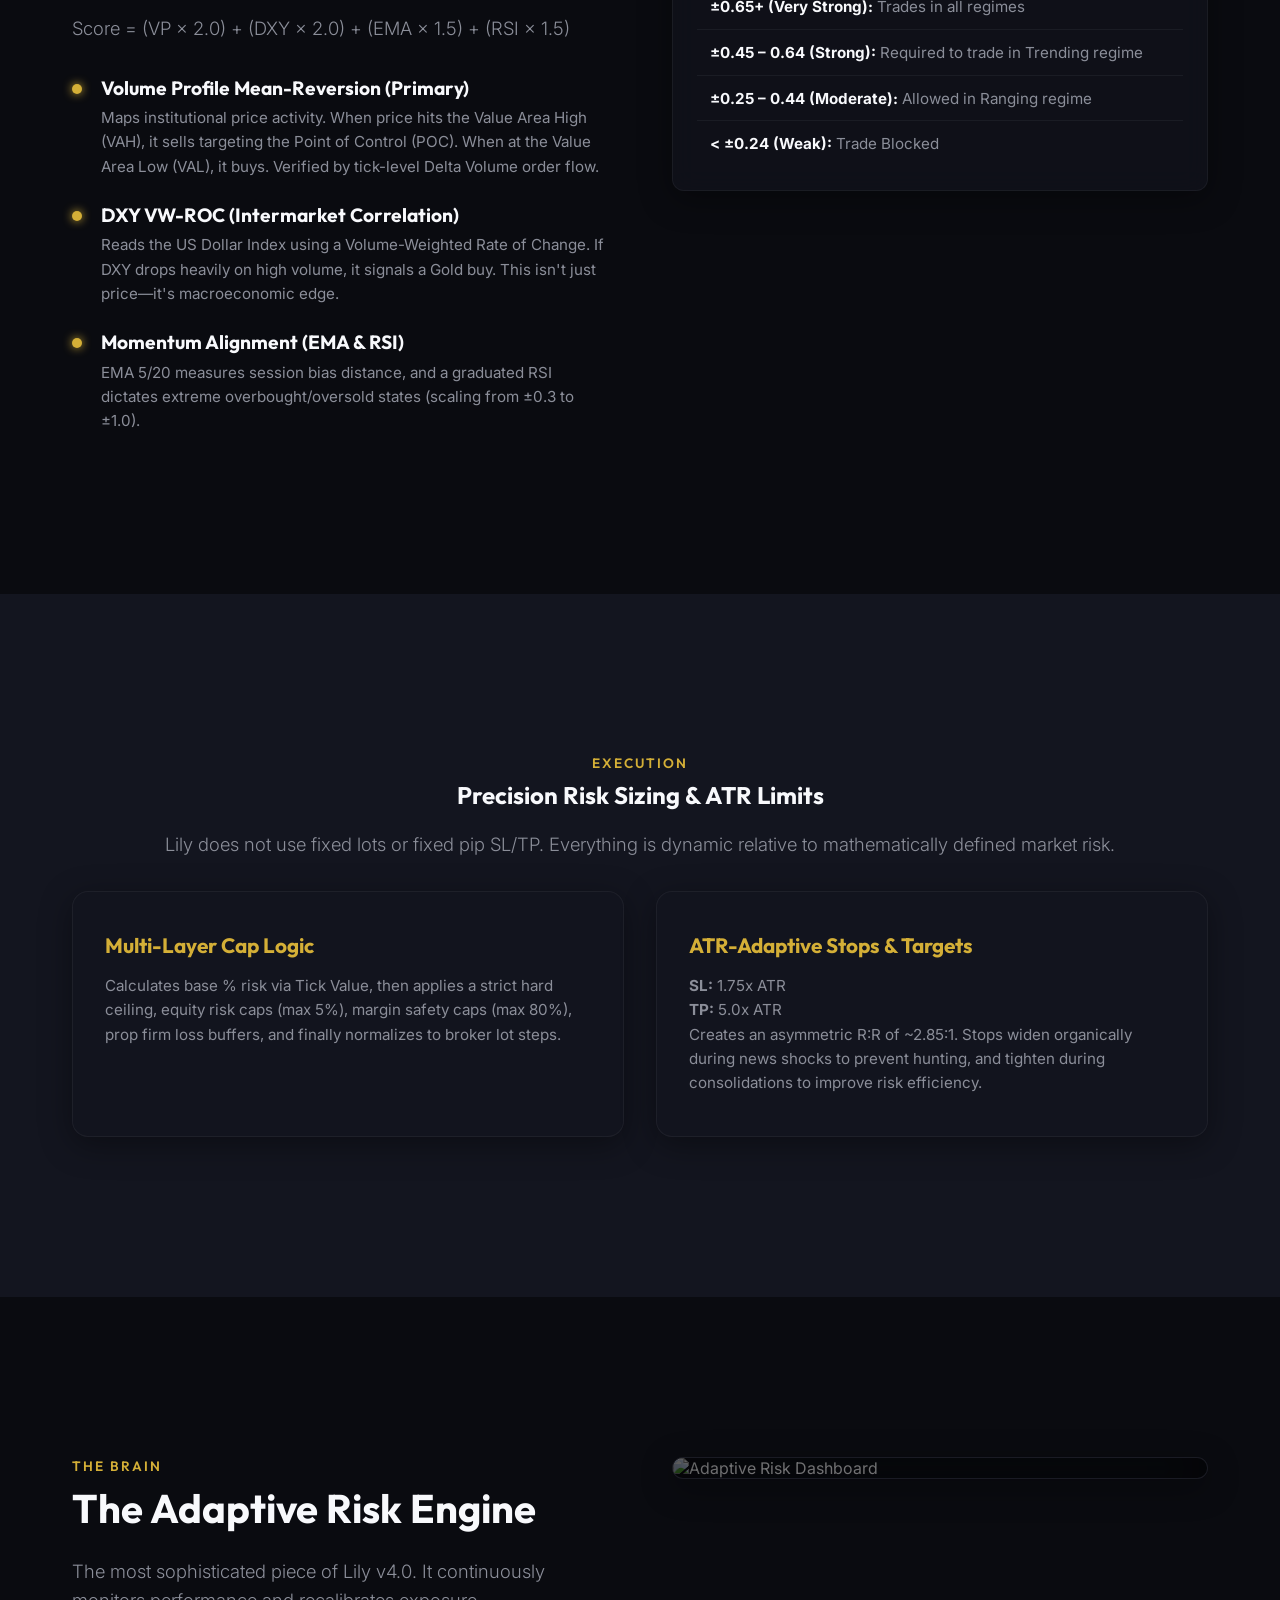
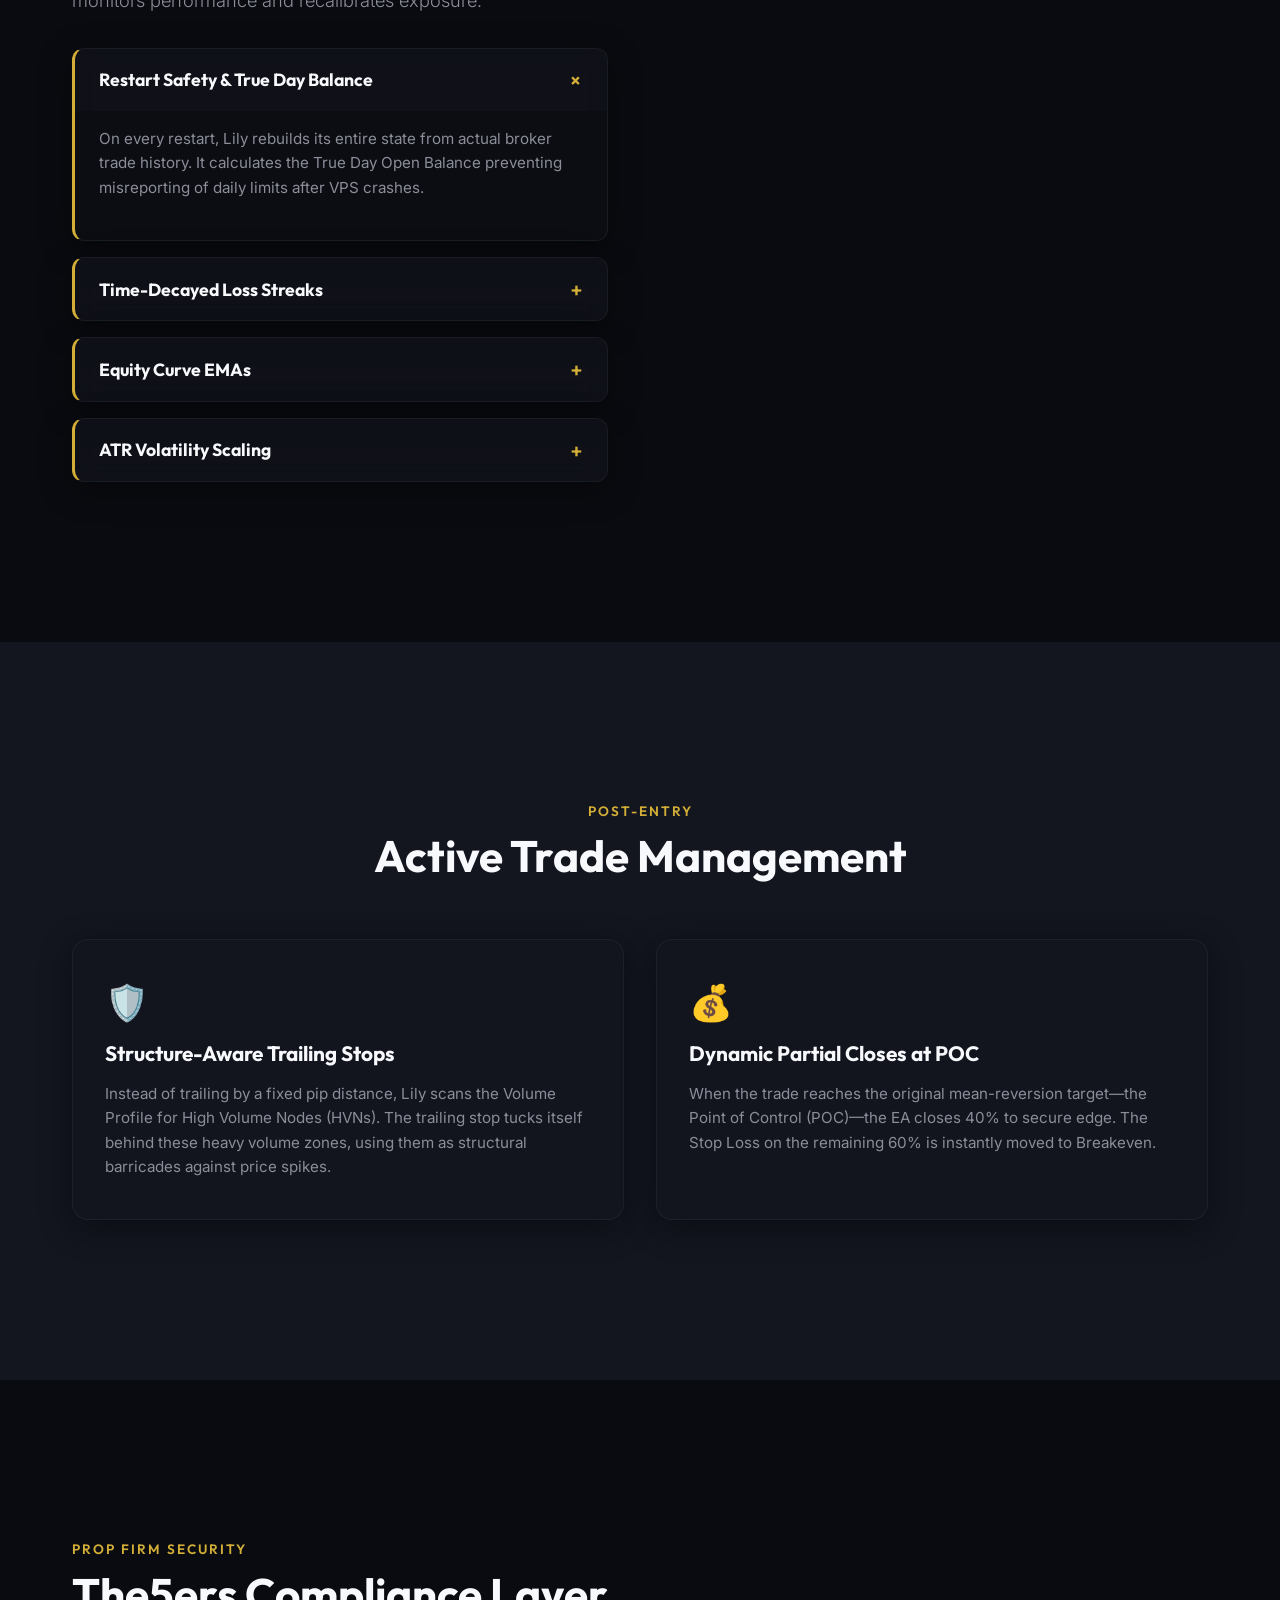
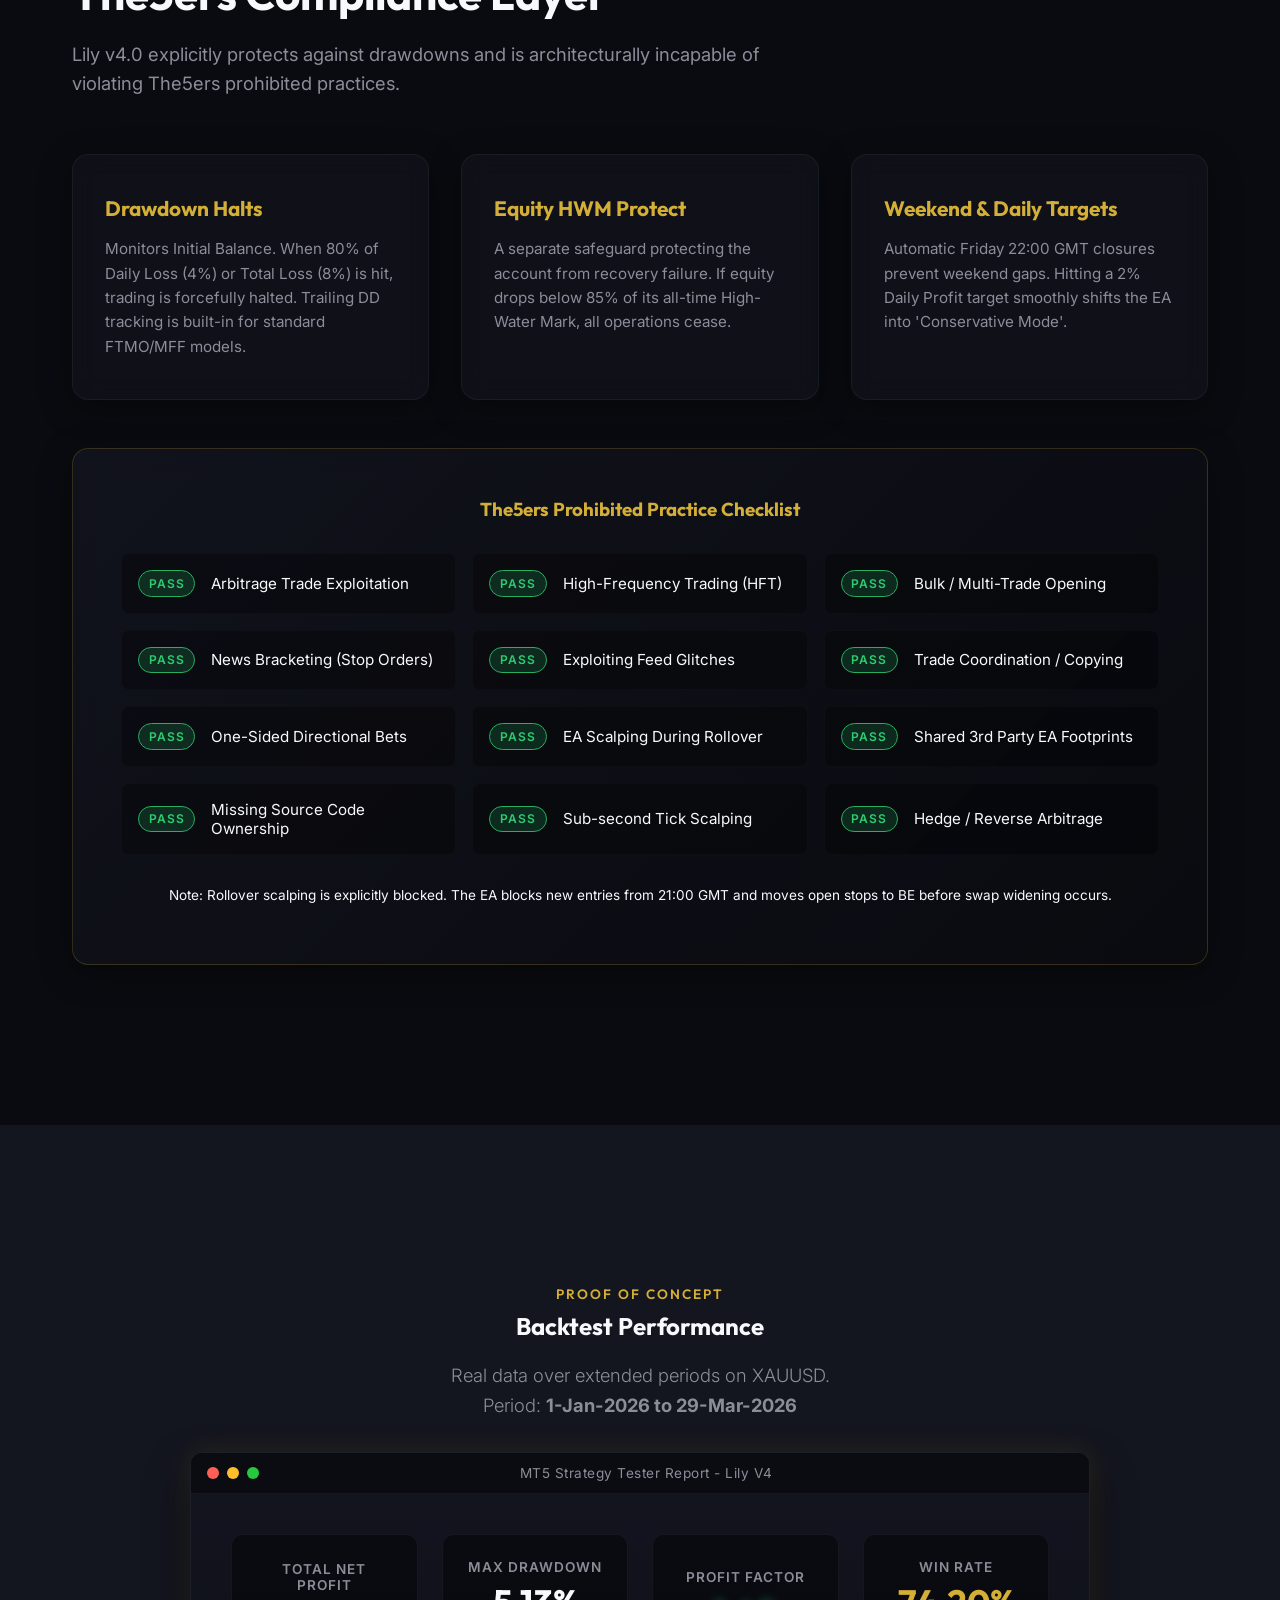
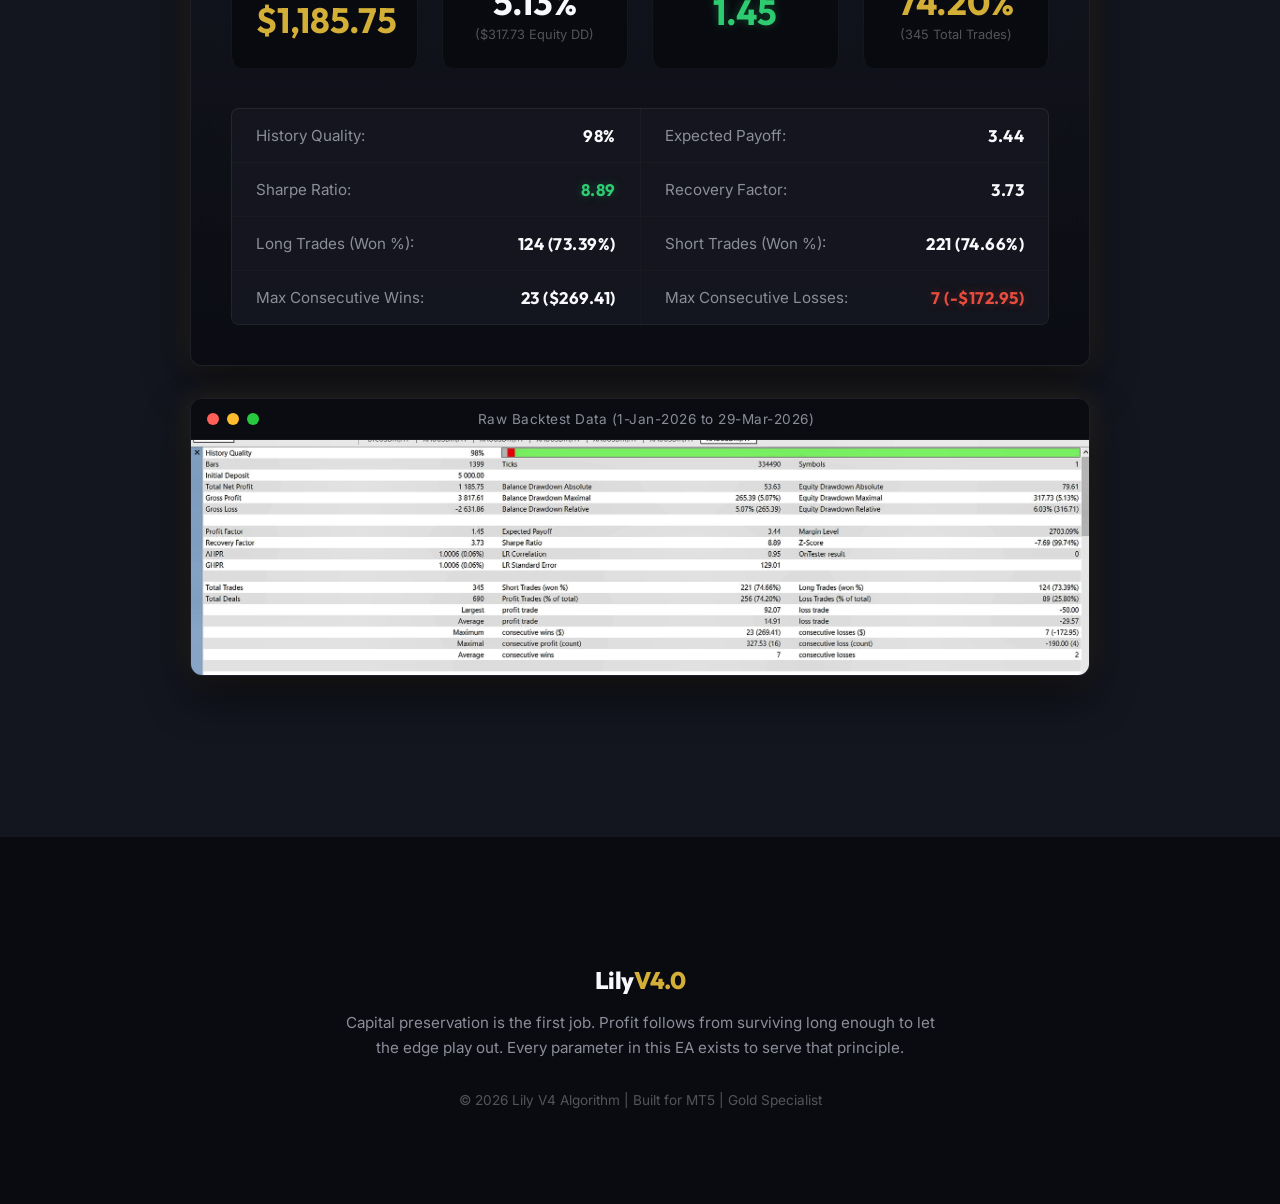
==== commit 23a4b9e9: "Update index.html" ====
--- a/index.html
+++ b/index.html
@@ -471,7 +471,7 @@
                     <div class="placeholder-overlay">
                         <span>Click to Expand Report</span>
                     </div>
-                    <img src="assets/Backtest 1-1-26 to 29-3-26.JPG"
+                    <img src="Backtest_results.png"
                         alt="Complete Backtest Data from 1-Jan-2026 to 29-Mar-2026" class="feature-img"
                         style="cursor: pointer;">
                 </div>
@@ -500,4 +500,4 @@
     <script src="script.js"></script>
 </body>
 
-</html>+</html>
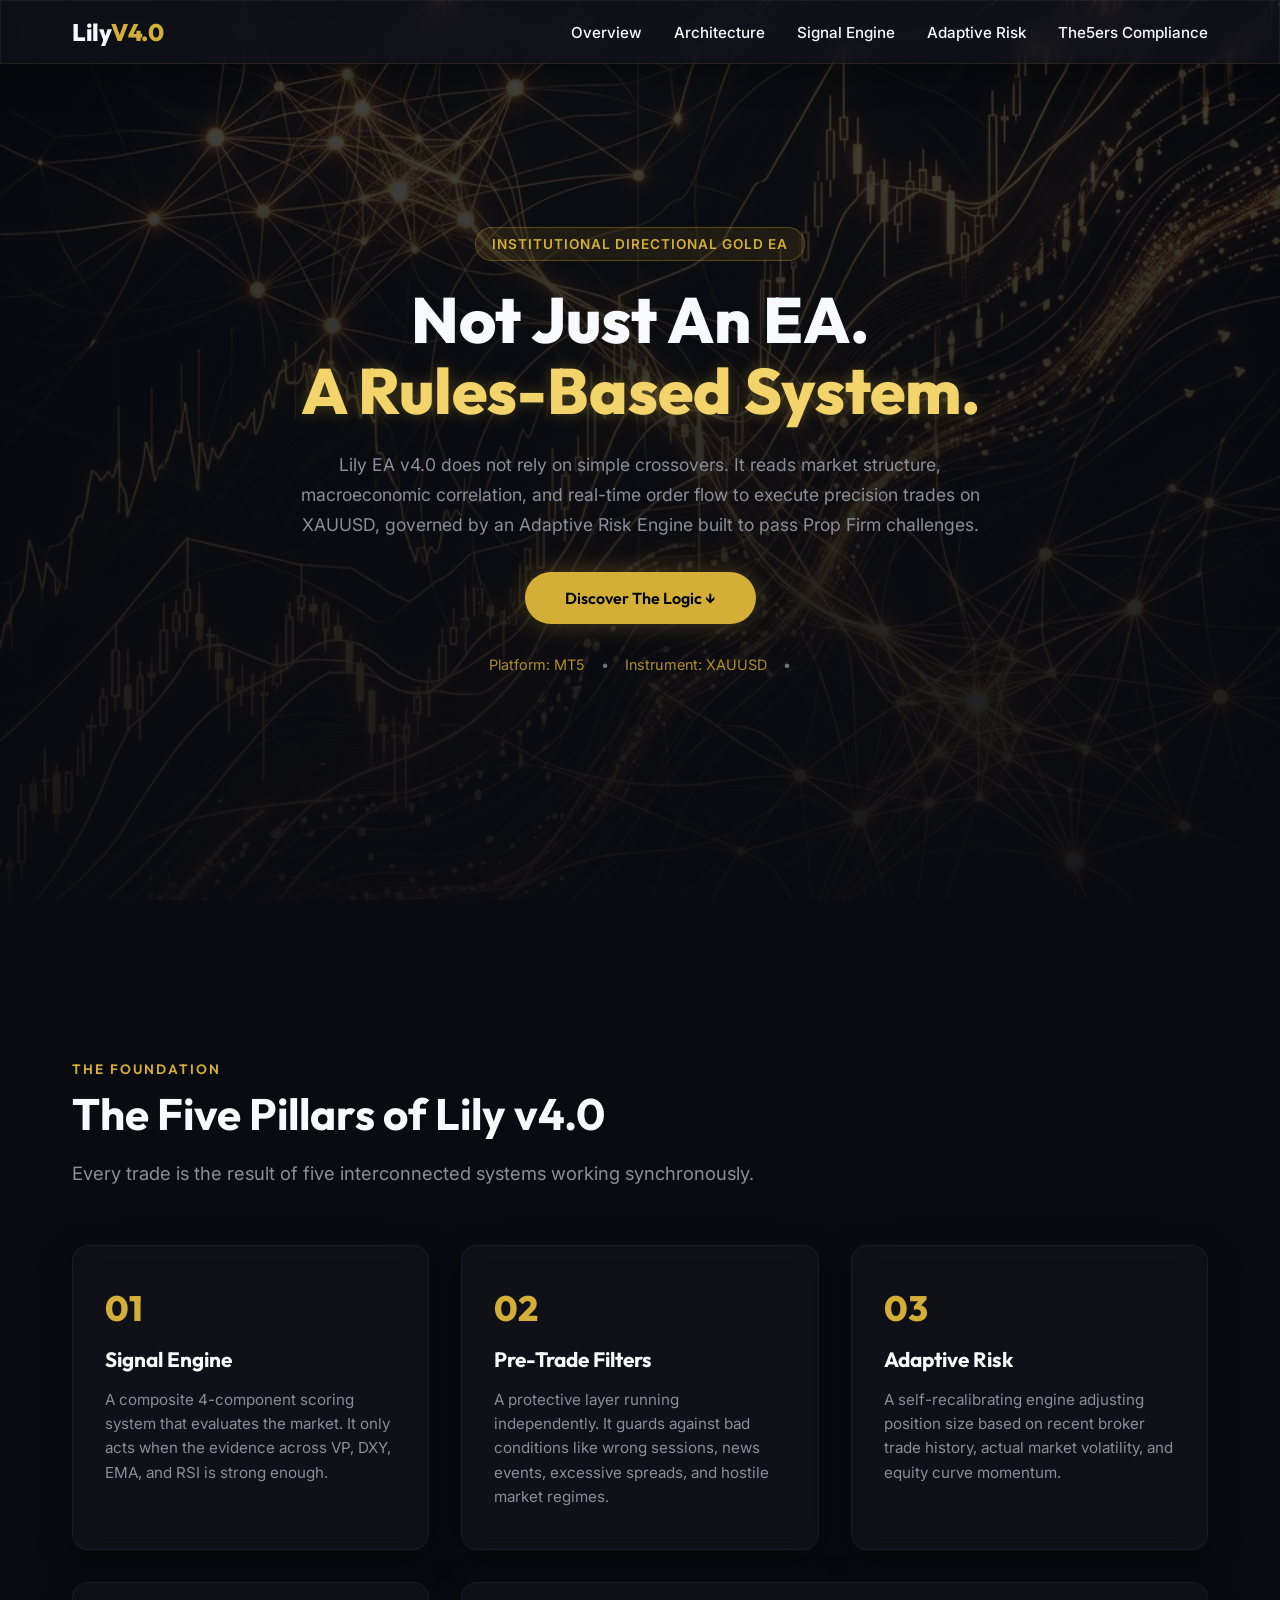
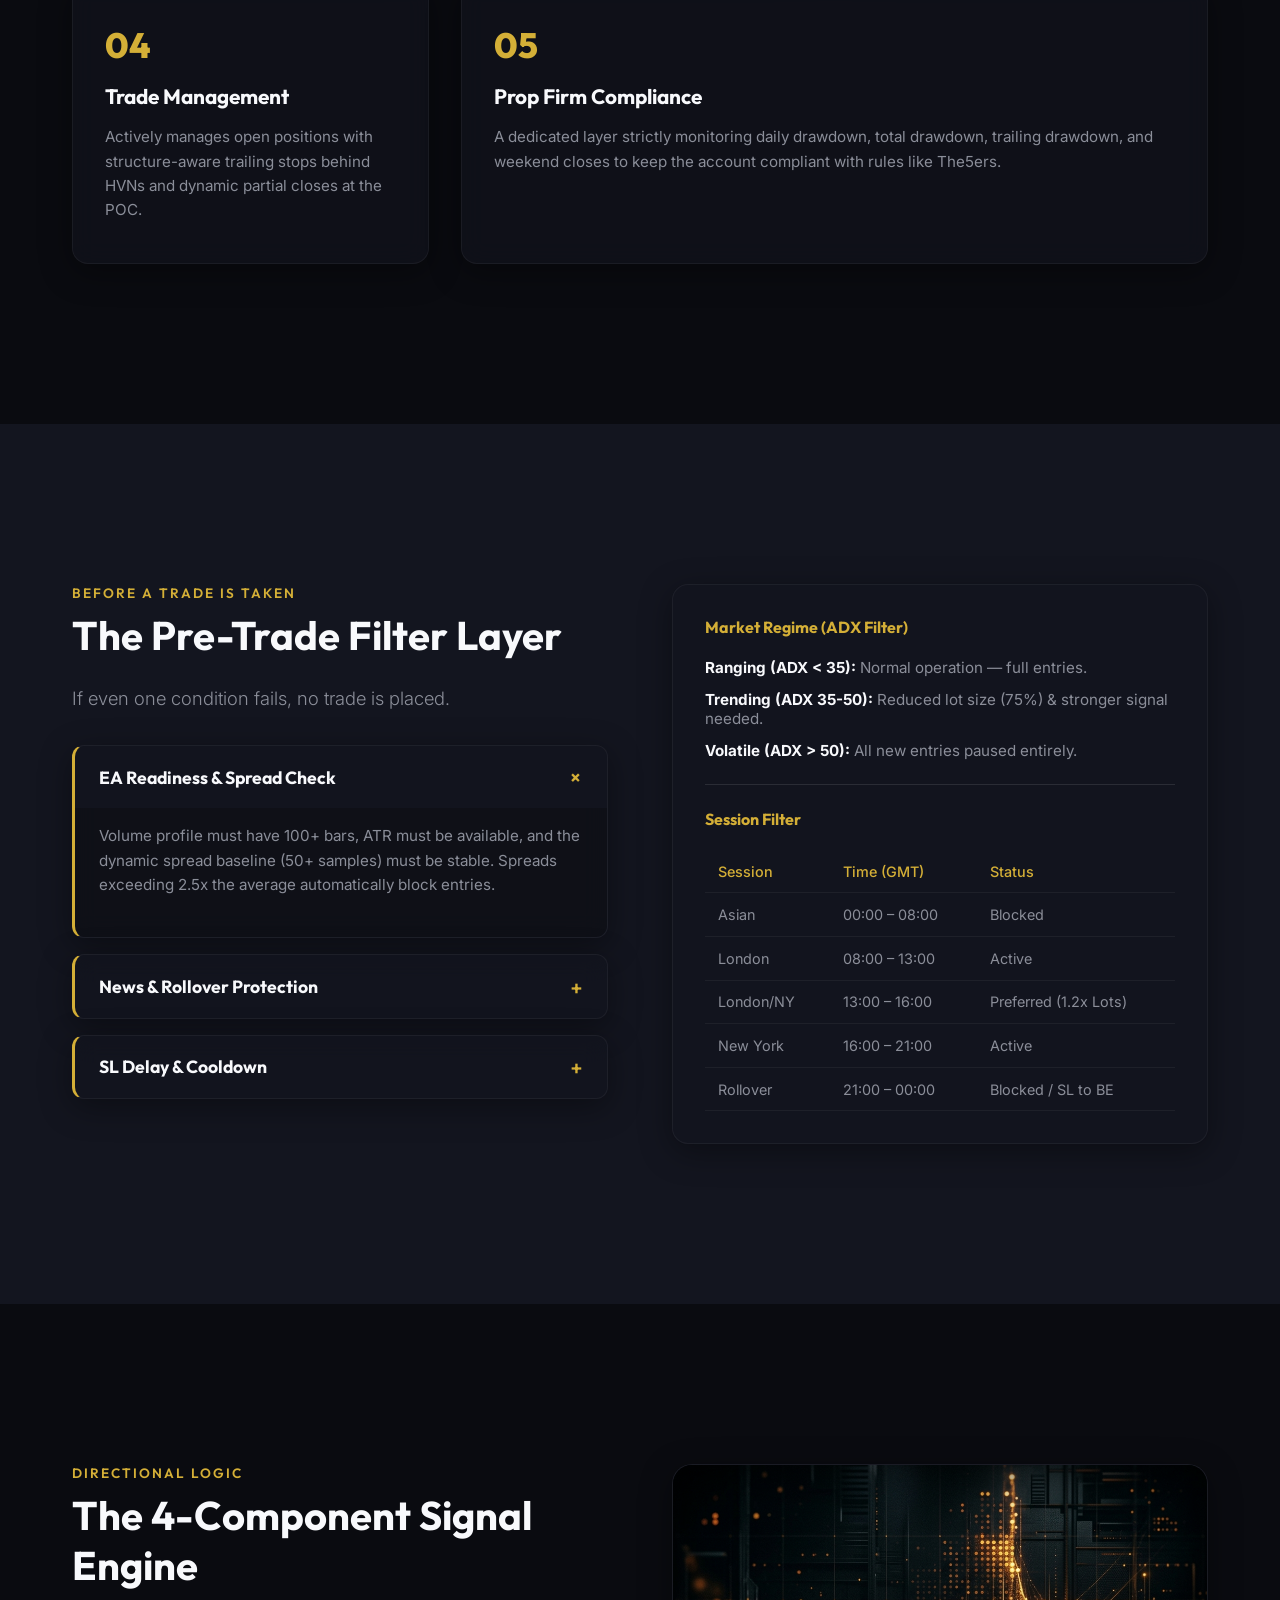
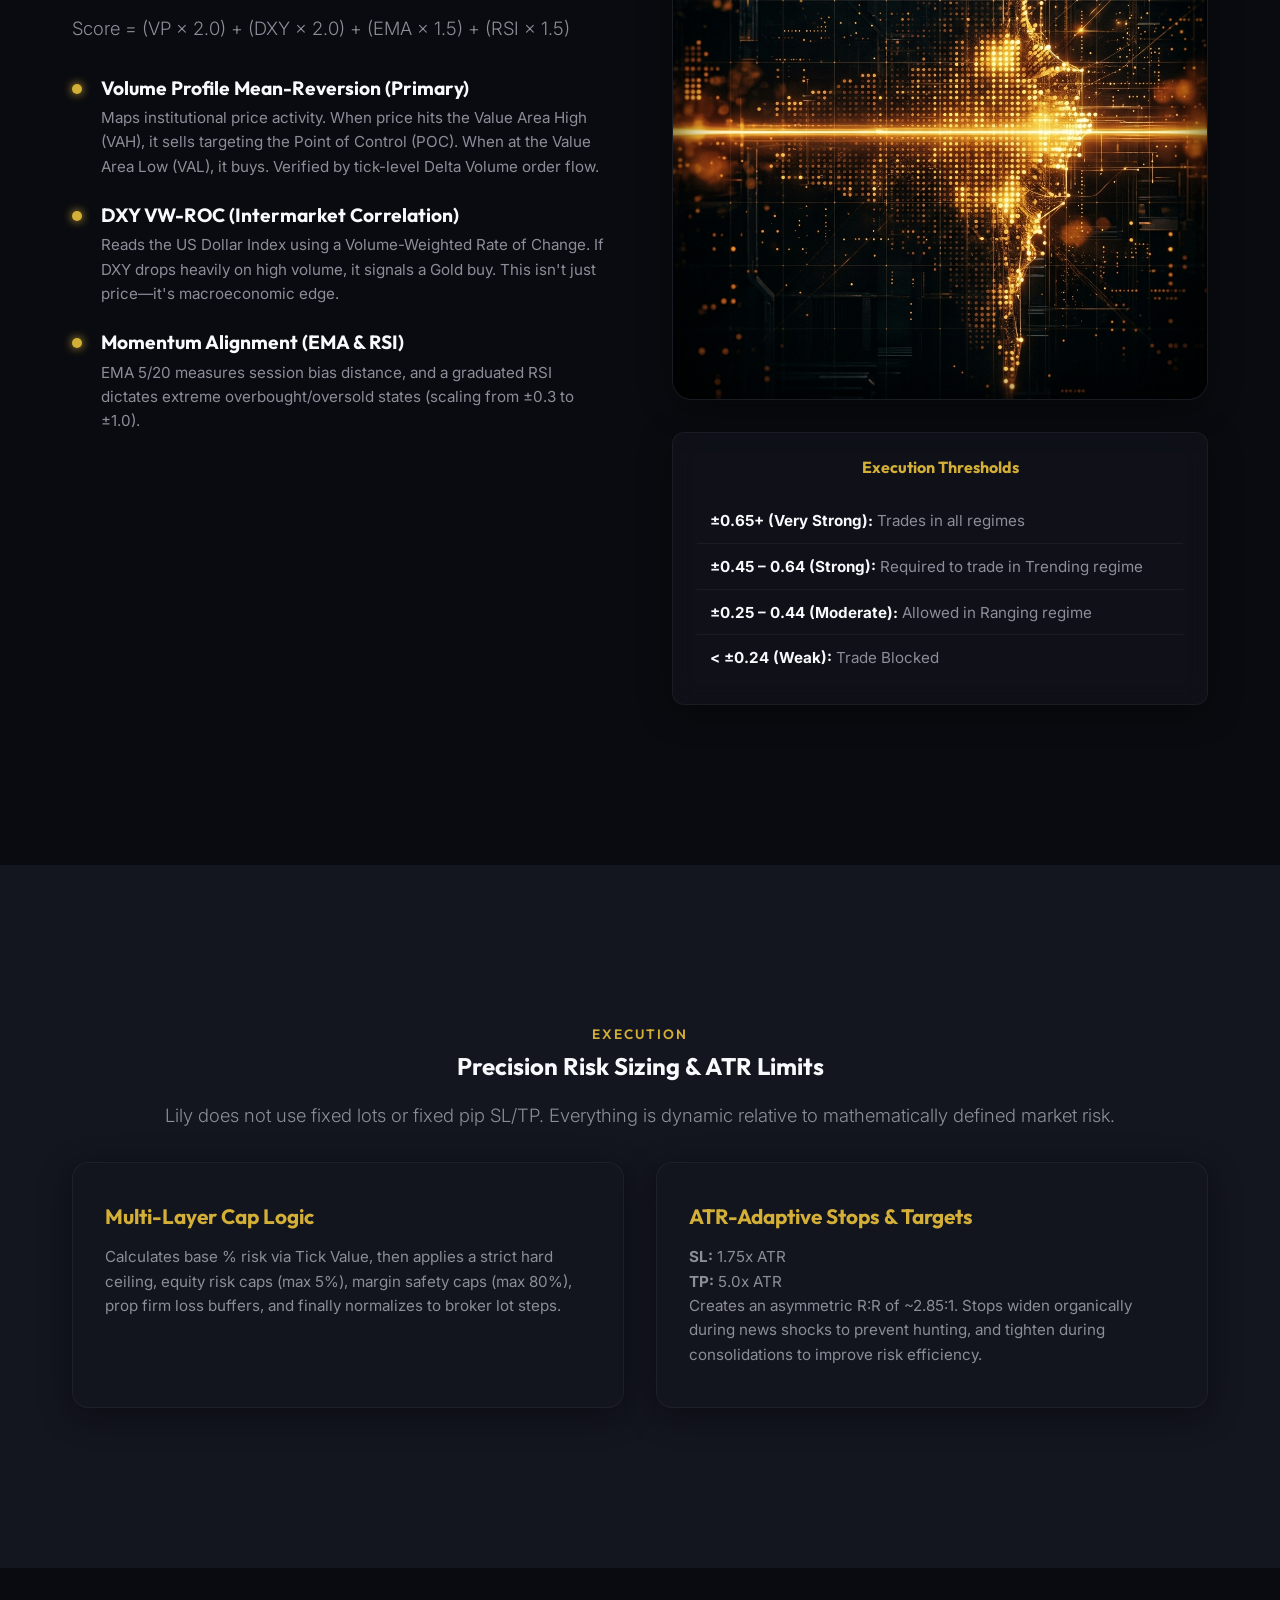
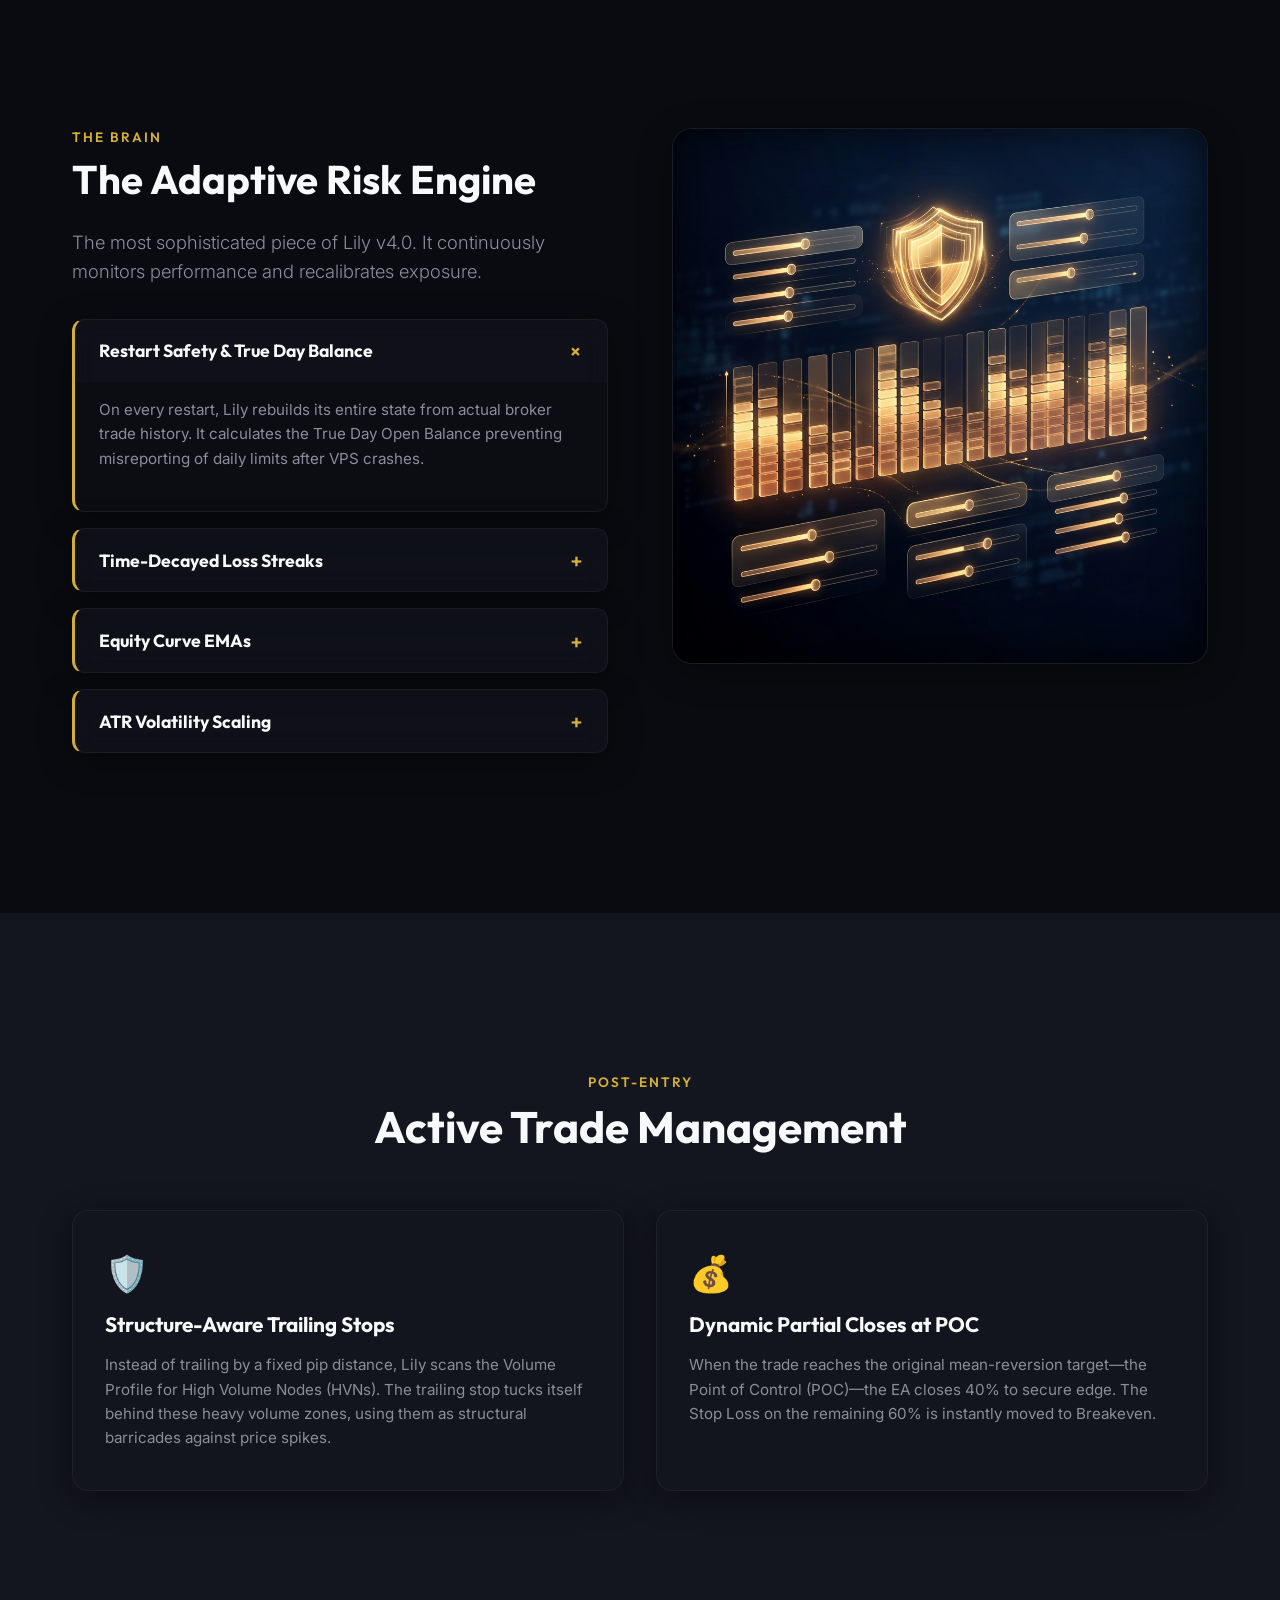
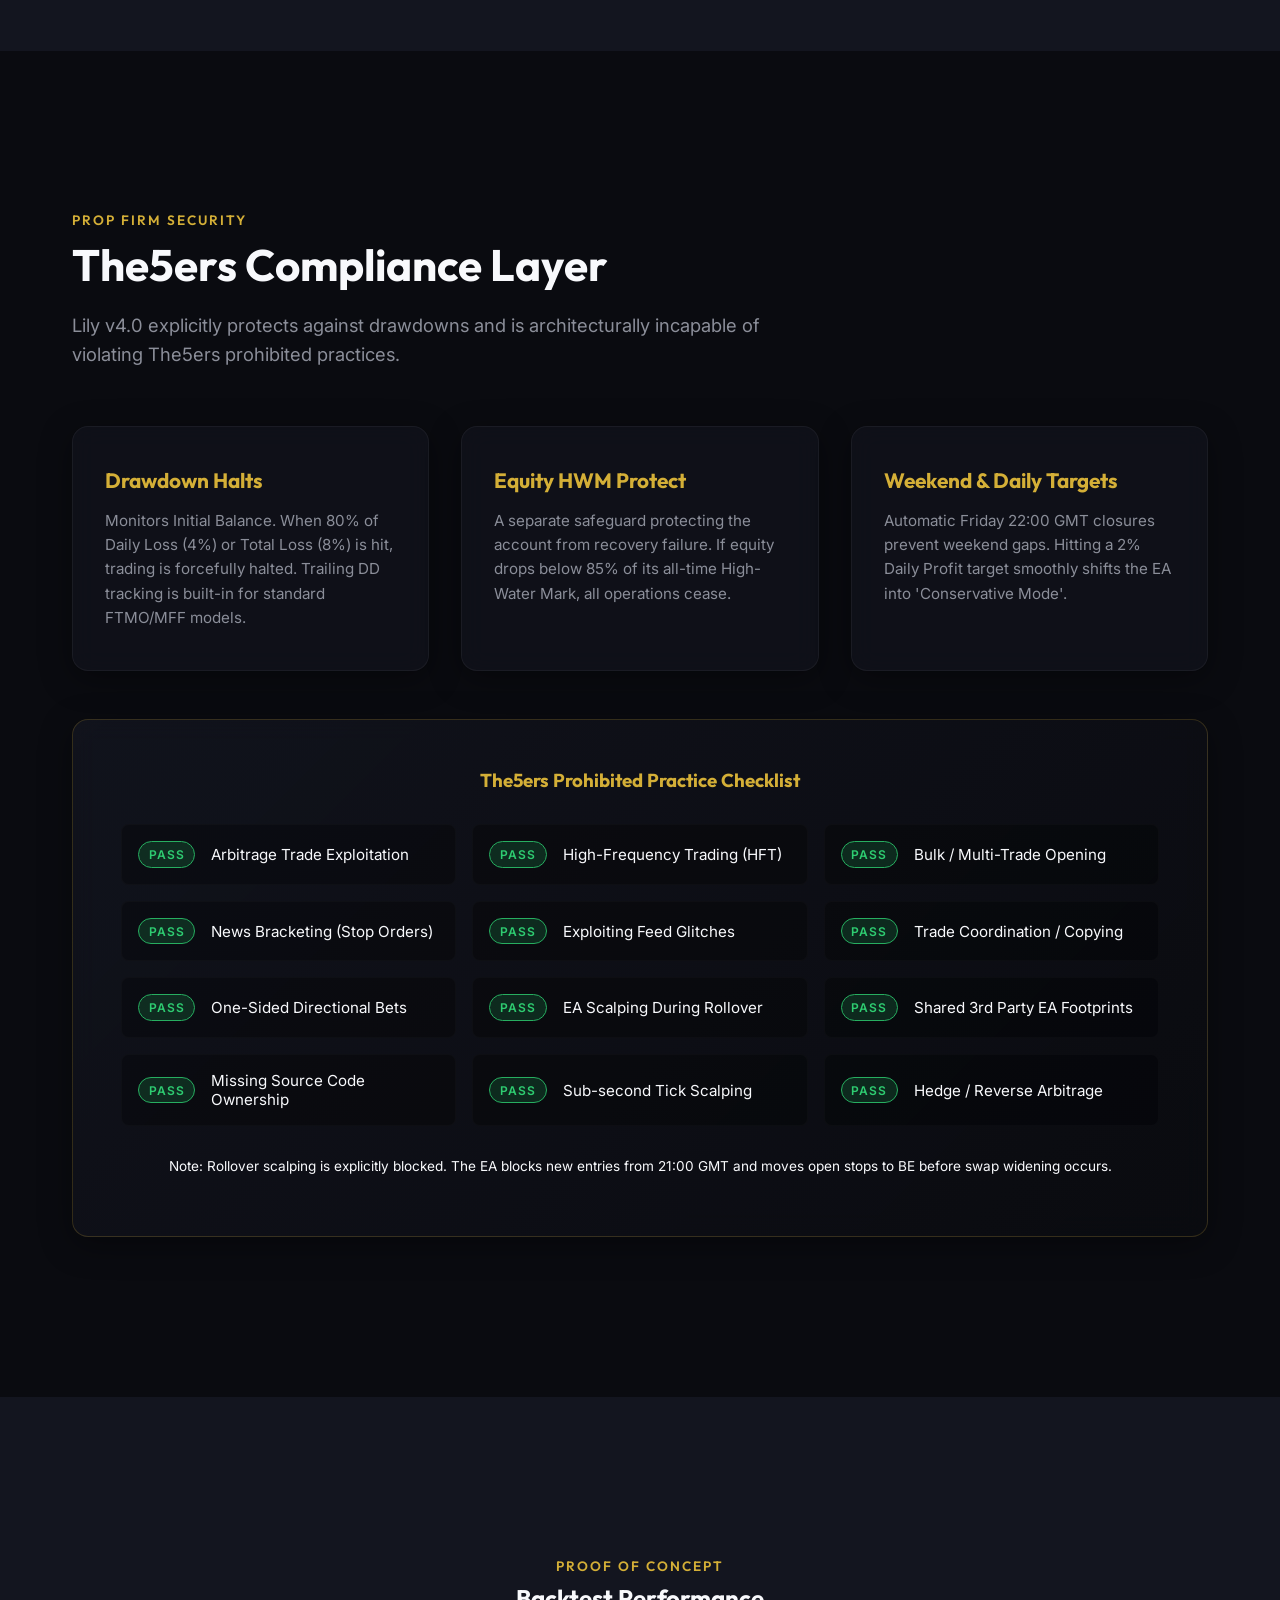
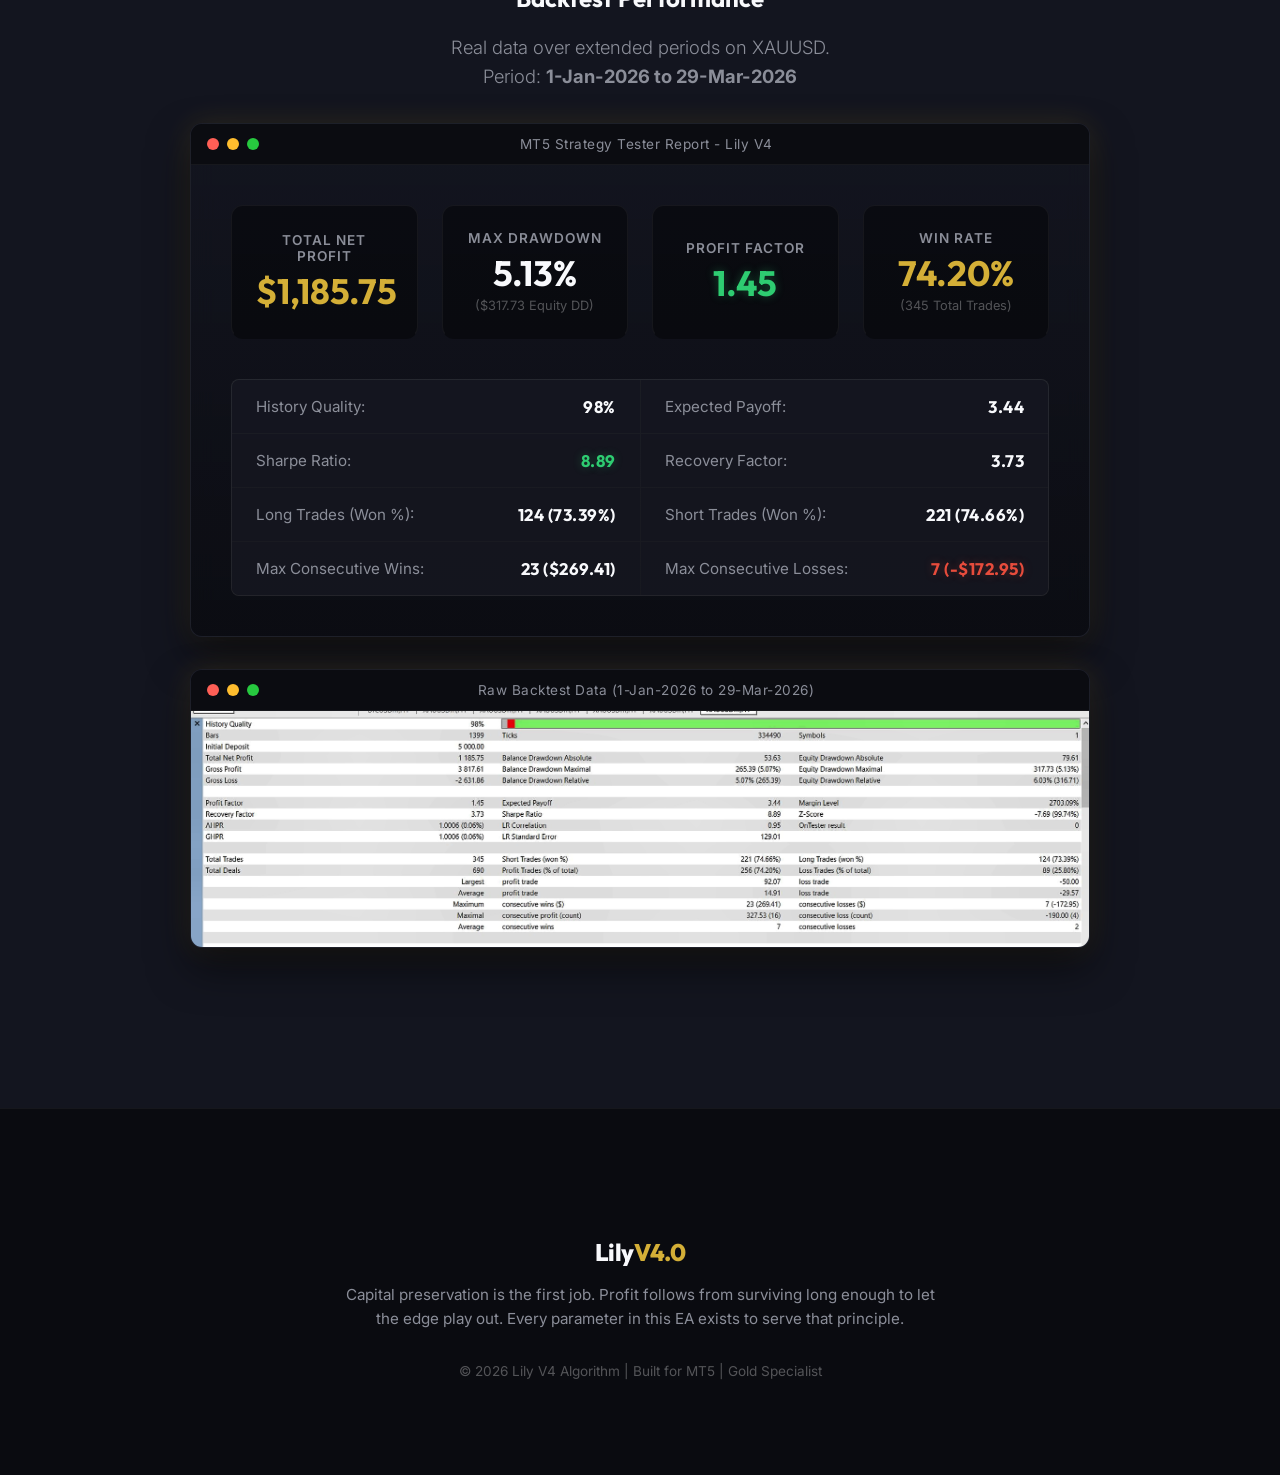
==== commit 87baeee7: "Update index.html" ====
--- a/index.html
+++ b/index.html
@@ -32,7 +32,7 @@
 
     <!-- Hero Section (Slide 1) -->
     <section class="hero" id="home">
-        <div class="hero-bg" style="background-image: url('assets/hero_bg.png');"></div>
+        <div class="hero-bg" style="background-image: url('hero_bg.png');"></div>
         <div class="hero-overlay"></div>
         <div class="hero-content fade-up">
             <div class="badge">Institutional Directional Gold EA</div>
@@ -219,7 +219,7 @@
             </div>
             <div class="image-content fade-up" style="transition-delay: 200ms;">
                 <div class="image-wrapper glass image-glow">
-                    <img src="assets/vol_profile.png" alt="Volume Profile Visualization" class="feature-img">
+                    <img src="vol_profile.png" alt="Volume Profile Visualization" class="feature-img">
                 </div>
                 <div class="signal-score glass mt-4">
                     <h4 class="gold-text text-center">Execution Thresholds</h4>
@@ -264,7 +264,7 @@
         <div class="container layout-split reverse-split">
             <div class="image-content fade-up">
                 <div class="image-wrapper glass image-glow">
-                    <img src="assets/risk_engine.png" alt="Adaptive Risk Dashboard" class="feature-img">
+                    <img src="risk_engine.png" alt="Adaptive Risk Dashboard" class="feature-img">
                 </div>
             </div>
             <div class="text-content fade-up" style="transition-delay: 200ms;">
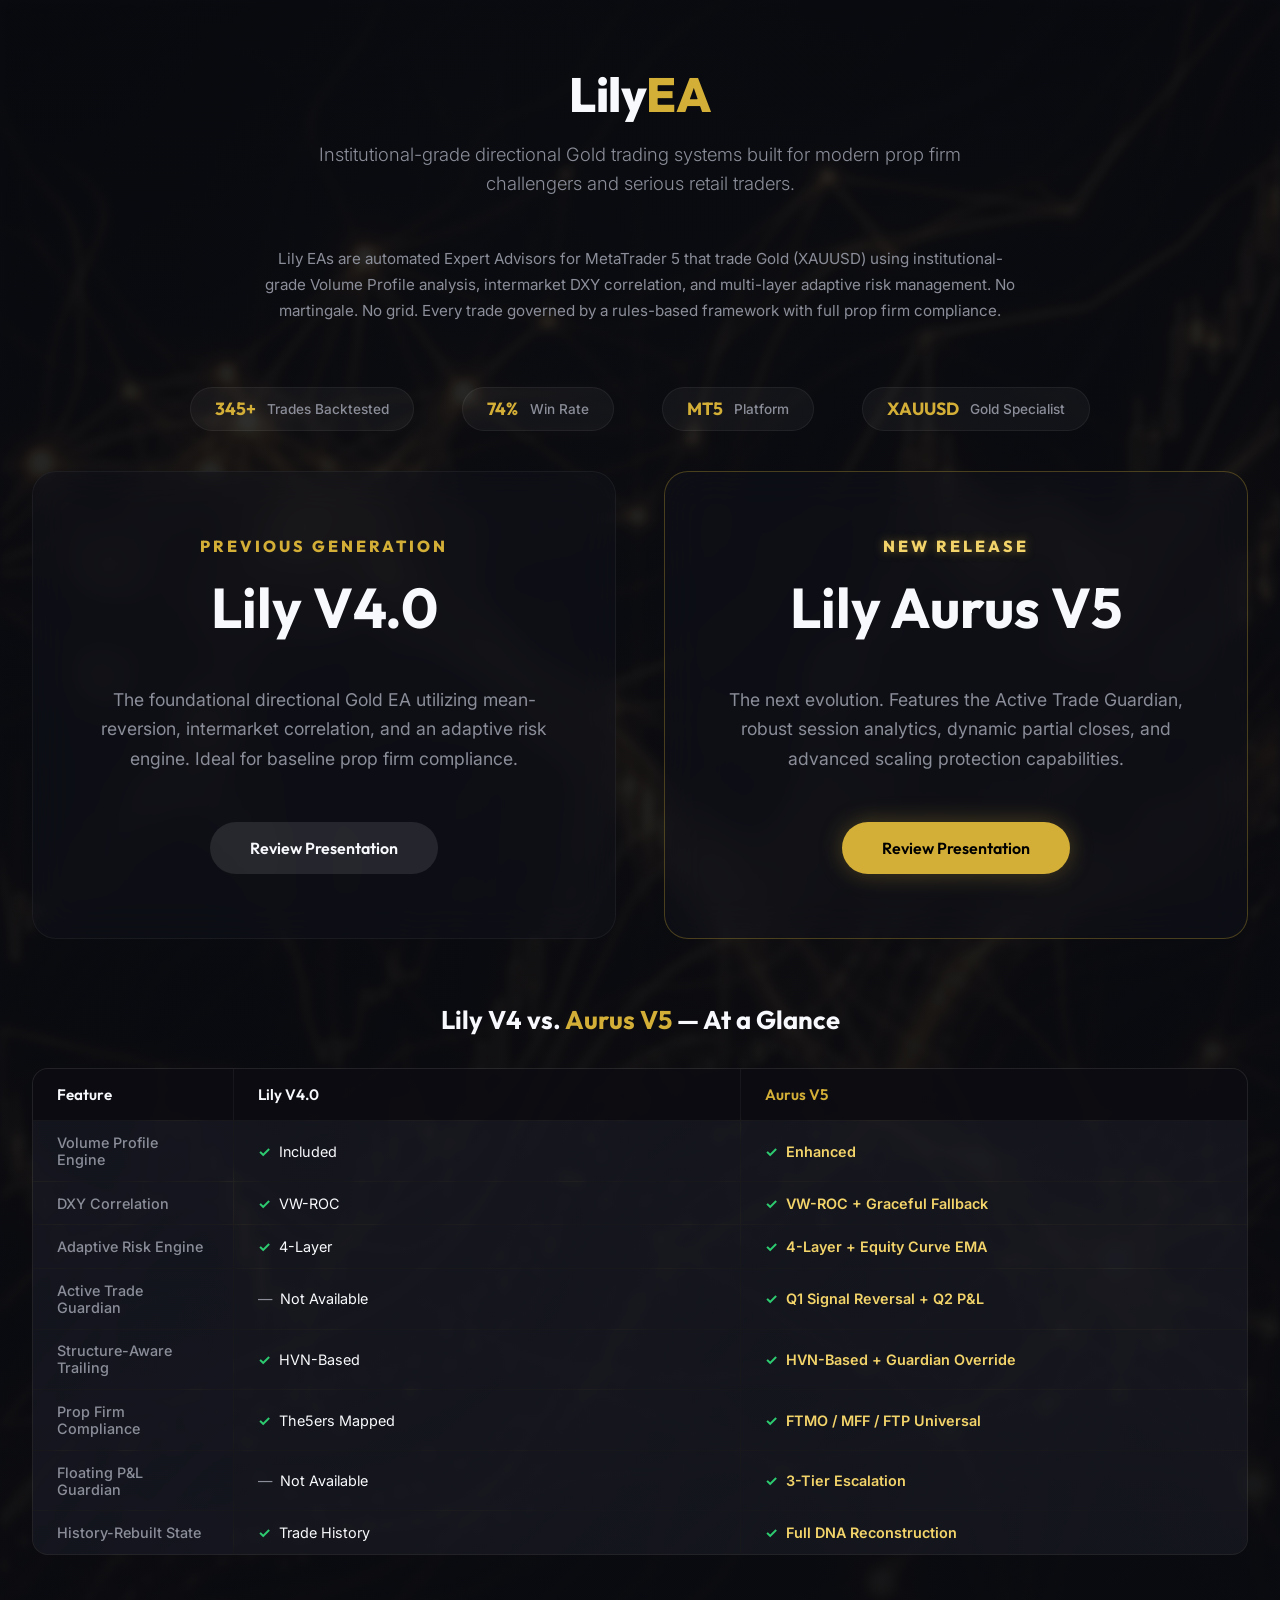
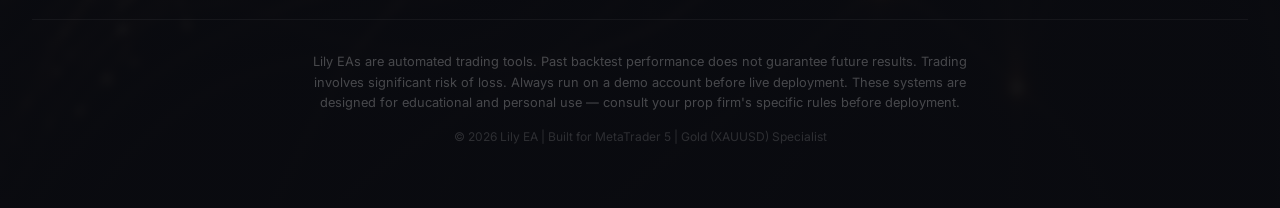
==== commit 8b41c153: "Add files via upload" ====
--- a/index.html
+++ b/index.html
@@ -4,7 +4,8 @@
 <head>
     <meta charset="UTF-8">
     <meta name="viewport" content="width=device-width, initial-scale=1.0">
-    <title>Lily V4.0 | Institutional Directional Gold EA</title>
+    <title>Lily EAs | Institutional Gold Trading</title>
+    <meta name="description" content="Institutional-grade directional Gold (XAUUSD) trading systems built for prop firm challengers and serious retail traders. Explore Lily V4 and Lily Aurus V5.">
     <!-- Fonts -->
     <link rel="preconnect" href="https://fonts.googleapis.com">
     <link rel="preconnect" href="https://fonts.gstatic.com" crossorigin>
@@ -16,488 +17,111 @@
 </head>
 
 <body>
-    <!-- Navbar -->
-    <nav class="navbar glass">
-        <div class="nav-container">
-            <h1 class="logo">Lily<span class="gold-text">V4.0</span></h1>
-            <ul class="nav-links">
-                <li><a href="#overview">Overview</a></li>
-                <li><a href="#pillars">Architecture</a></li>
-                <li><a href="#signal">Signal Engine</a></li>
-                <li><a href="#risk">Adaptive Risk</a></li>
-                <li><a href="#compliance">The5ers Compliance</a></li>
-            </ul>
+    <div class="gateway-hero">
+        <div class="hero-bg" style="background-image: url('hero_bg.png'); filter: blur(5px) brightness(0.7);"></div>
+        <div class="hero-overlay" style="background: linear-gradient(180deg, rgba(10, 11, 16, 0.8) 0%, rgba(10, 11, 16, 0.95) 100%);"></div>
+        
+        <!-- Hero Branding -->
+        <div style="text-align: center; position: relative; z-index: 10; margin-bottom: 1rem;" class="fade-up">
+            <h1 class="logo" style="font-size: 3rem;">Lily<span class="gold-text">EA</span></h1>
+            <p class="lede" style="max-width: 650px; margin: 1rem auto;">Institutional-grade directional Gold trading systems built for modern prop firm challengers and serious retail traders.</p>
         </div>
-    </nav>
 
-    <!-- Hero Section (Slide 1) -->
-    <section class="hero" id="home">
-        <div class="hero-bg" style="background-image: url('hero_bg.png');"></div>
-        <div class="hero-overlay"></div>
-        <div class="hero-content fade-up">
-            <div class="badge">Institutional Directional Gold EA</div>
-            <h2 class="hero-title">Not Just An EA. <br><span class="gold-glow">A Rules-Based System.</span></h2>
-            <p class="hero-subtitle">Lily EA v4.0 does not rely on simple crossovers. It reads market structure,
-                macroeconomic correlation, and real-time order flow to execute precision trades on XAUUSD, governed by
-                an Adaptive Risk Engine built to pass Prop Firm challenges.</p>
-            <div class="hero-cta">
-                <a href="#overview" class="btn primary-btn">Discover The Logic <span class="arrow">↓</span></a>
+        <!-- Context Paragraph -->
+        <div style="text-align: center; position: relative; z-index: 10; max-width: 750px; margin: 0 auto 0.5rem;" class="fade-up">
+            <p style="color: var(--text-muted); font-size: 0.95rem; line-height: 1.7;">
+                Lily EAs are automated Expert Advisors for MetaTrader 5 that trade Gold (XAUUSD) using institutional-grade 
+                Volume Profile analysis, intermarket DXY correlation, and multi-layer adaptive risk management. No martingale. 
+                No grid. Every trade governed by a rules-based framework with full prop firm compliance.
+            </p>
+        </div>
+
+        <!-- Credibility Stats Bar -->
+        <div class="stats-bar fade-up">
+            <div class="stat-pill">
+                <span class="stat-number">345+</span>
+                <span class="stat-text">Trades Backtested</span>
             </div>
-            <div class="tech-specs">
-                <span>Platform: MT5</span>
-                <span class="dot">•</span>
-                <span>Instrument: XAUUSD</span>
-                <span class="dot">•</span>
-
+            <div class="stat-pill">
+                <span class="stat-number">74%</span>
+                <span class="stat-text">Win Rate</span>
+            </div>
+            <div class="stat-pill">
+                <span class="stat-number">MT5</span>
+                <span class="stat-text">Platform</span>
+            </div>
+            <div class="stat-pill">
+                <span class="stat-number">XAUUSD</span>
+                <span class="stat-text">Gold Specialist</span>
             </div>
         </div>
-    </section>
 
-    <!-- Architecture Overview (Slide 2) -->
-    <section class="section" id="pillars">
-        <div class="container line-border-left">
-            <div class="section-header fade-up">
-                <h3 class="gold-text uppercase-label">The Foundation</h3>
-                <h2>The Five Pillars of Lily v4.0</h2>
-                <p>Every trade is the result of five interconnected systems working synchronously.</p>
-            </div>
-            <div class="grid grid-3">
-                <div class="card glass fade-up hover-lift">
-                    <div class="icon-box gold-text">01</div>
-                    <h4>Signal Engine</h4>
-                    <p>A composite 4-component scoring system that evaluates the market. It only acts when the evidence
-                        across VP, DXY, EMA, and RSI is strong enough.</p>
-                </div>
-                <div class="card glass fade-up hover-lift" style="transition-delay: 100ms;">
-                    <div class="icon-box gold-text">02</div>
-                    <h4>Pre-Trade Filters</h4>
-                    <p>A protective layer running independently. It guards against bad conditions like wrong sessions,
-                        news events, excessive spreads, and hostile market regimes.</p>
-                </div>
-                <div class="card glass fade-up hover-lift" style="transition-delay: 200ms;">
-                    <div class="icon-box gold-text">03</div>
-                    <h4>Adaptive Risk</h4>
-                    <p>A self-recalibrating engine adjusting position size based on recent broker trade history, actual
-                        market volatility, and equity curve momentum.</p>
-                </div>
-                <div class="card glass fade-up hover-lift" style="transition-delay: 300ms;">
-                    <div class="icon-box gold-text">04</div>
-                    <h4>Trade Management</h4>
-                    <p>Actively manages open positions with structure-aware trailing stops behind HVNs and dynamic
-                        partial closes at the POC.</p>
-                </div>
-                <div class="card glass fade-up hover-lift" style="transition-delay: 400ms; grid-column: span 2;">
-                    <div class="icon-box gold-text">05</div>
-                    <h4>Prop Firm Compliance</h4>
-                    <p>A dedicated layer strictly monitoring daily drawdown, total drawdown, trailing drawdown, and
-                        weekend closes to keep the account compliant with rules like The5ers.</p>
-                </div>
+        <!-- EA Selection Cards -->
+        <div class="gateway-container fade-up" style="margin-top: 2.5rem;">
+            <a href="lily-v4.html" class="ea-card">
+                <span class="ea-version">Previous Generation</span>
+                <h2>Lily V4.0</h2>
+                <p>The foundational directional Gold EA utilizing mean-reversion, intermarket correlation, and an adaptive risk engine. Ideal for baseline prop firm compliance.</p>
+                <div class="btn primary-btn" style="background: rgba(255,255,255,0.1); color: var(--text-primary); box-shadow: none;">Review Presentation</div>
+            </a>
+            <a href="lily-aurus-v5.html" class="ea-card" style="transition-delay: 100ms; border-color: rgba(212,175,55,0.3);">
+                <span class="ea-version" style="color: #f3d46a; text-shadow: 0 0 10px rgba(212,175,55,0.5);">New Release</span>
+                <h2>Lily Aurus V5</h2>
+                <p>The next evolution. Features the Active Trade Guardian, robust session analytics, dynamic partial closes, and advanced scaling protection capabilities.</p>
+                <div class="btn primary-btn">Review Presentation</div>
+            </a>
+        </div>
+
+        <!-- V4 vs V5 Comparison -->
+        <div class="comparison-section fade-up">
+            <h3>Lily V4 vs. <span class="gold-text">Aurus V5</span> — At a Glance</h3>
+            <div class="comparison-grid">
+                <div class="cg-header">Feature</div>
+                <div class="cg-header">Lily V4.0</div>
+                <div class="cg-header gold">Aurus V5</div>
+
+                <div class="cg-label">Volume Profile Engine</div>
+                <div class="cg-cell"><span class="cg-check">✓</span> Included</div>
+                <div class="cg-cell highlight"><span class="cg-check">✓</span> Enhanced</div>
+
+                <div class="cg-label">DXY Correlation</div>
+                <div class="cg-cell"><span class="cg-check">✓</span> VW-ROC</div>
+                <div class="cg-cell highlight"><span class="cg-check">✓</span> VW-ROC + Graceful Fallback</div>
+
+                <div class="cg-label">Adaptive Risk Engine</div>
+                <div class="cg-cell"><span class="cg-check">✓</span> 4-Layer</div>
+                <div class="cg-cell highlight"><span class="cg-check">✓</span> 4-Layer + Equity Curve EMA</div>
+
+                <div class="cg-label">Active Trade Guardian</div>
+                <div class="cg-cell"><span class="cg-dash">—</span> Not Available</div>
+                <div class="cg-cell highlight"><span class="cg-check">✓</span> Q1 Signal Reversal + Q2 P&L</div>
+
+                <div class="cg-label">Structure-Aware Trailing</div>
+                <div class="cg-cell"><span class="cg-check">✓</span> HVN-Based</div>
+                <div class="cg-cell highlight"><span class="cg-check">✓</span> HVN-Based + Guardian Override</div>
+
+                <div class="cg-label">Prop Firm Compliance</div>
+                <div class="cg-cell"><span class="cg-check">✓</span> The5ers Mapped</div>
+                <div class="cg-cell highlight"><span class="cg-check">✓</span> FTMO / MFF / FTP Universal</div>
+
+                <div class="cg-label">Floating P&L Guardian</div>
+                <div class="cg-cell"><span class="cg-dash">—</span> Not Available</div>
+                <div class="cg-cell highlight"><span class="cg-check">✓</span> 3-Tier Escalation</div>
+
+                <div class="cg-label">History-Rebuilt State</div>
+                <div class="cg-cell"><span class="cg-check">✓</span> Trade History</div>
+                <div class="cg-cell highlight"><span class="cg-check">✓</span> Full DNA Reconstruction</div>
             </div>
         </div>
-    </section>
 
-    <!-- Pre-Trade Filters (Slide 3) -->
-    <section class="section dark-bg" id="pre-trade">
-        <div class="container layout-split reverse-split">
-            <div class="image-content fade-up" style="transition-delay: 200ms;">
-                <div class="glass data-panel">
-                    <h4 class="gold-text">Market Regime (ADX Filter)</h4>
-                    <ul class="data-list">
-                        <li><strong>Ranging (ADX &lt; 35):</strong> Normal operation — full entries.</li>
-                        <li><strong>Trending (ADX 35-50):</strong> Reduced lot size (75%) & stronger signal needed.</li>
-                        <li><strong>Volatile (ADX &gt; 50):</strong> All new entries paused entirely.</li>
-                    </ul>
-                    <hr>
-                    <h4 class="gold-text">Session Filter</h4>
-                    <table class="glass-table">
-                        <tr>
-                            <th>Session</th>
-                            <th>Time (GMT)</th>
-                            <th>Status</th>
-                        </tr>
-                        <tr>
-                            <td>Asian</td>
-                            <td>00:00 – 08:00</td>
-                            <td>Blocked</td>
-                        </tr>
-                        <tr>
-                            <td>London</td>
-                            <td>08:00 – 13:00</td>
-                            <td>Active</td>
-                        </tr>
-                        <tr>
-                            <td>London/NY</td>
-                            <td>13:00 – 16:00</td>
-                            <td>Preferred (1.2x Lots)</td>
-                        </tr>
-                        <tr>
-                            <td>New York</td>
-                            <td>16:00 – 21:00</td>
-                            <td>Active</td>
-                        </tr>
-                        <tr>
-                            <td>Rollover</td>
-                            <td>21:00 – 00:00</td>
-                            <td>Blocked / SL to BE</td>
-                        </tr>
-                    </table>
-                </div>
-            </div>
-            <div class="text-content fade-up">
-                <h3 class="gold-text uppercase-label">Before A Trade Is Taken</h3>
-                <h2>The Pre-Trade Filter Layer</h2>
-                <p class="lede">If even one condition fails, no trade is placed.</p>
-                <div class="accordion">
-                    <div class="accordion-item glass">
-                        <div class="acc-header">
-                            <h4>EA Readiness & Spread Check</h4><span class="icon">+</span>
-                        </div>
-                        <div class="acc-content">
-                            <p>Volume profile must have 100+ bars, ATR must be available, and the dynamic spread
-                                baseline (50+ samples) must be stable. Spreads exceeding 2.5x the average automatically
-                                block entries.</p>
-                        </div>
-                    </div>
-                    <div class="accordion-item glass">
-                        <div class="acc-header">
-                            <h4>News & Rollover Protection</h4><span class="icon">+</span>
-                        </div>
-                        <div class="acc-content">
-                            <p>Uses MT5's economic calendar to halt trading 30-60 mins before and 15-30 mins after
-                                high-impact events. Protects against Wednesday rollover swap-widening by moving stops to
-                                Breakeven.</p>
-                        </div>
-                    </div>
-                    <div class="accordion-item glass">
-                        <div class="acc-header">
-                            <h4>SL Delay & Cooldown</h4><span class="icon">+</span>
-                        </div>
-                        <div class="acc-content">
-                            <p>Mandatory 5-minute pause after an SL hit. If 3 stop losses occur within an hour, a strict
-                                circuit breaker pauses the system. Guaranteed 2-minute re-entry cooldown.</p>
-                        </div>
-                    </div>
-                </div>
-            </div>
+        <!-- Footer -->
+        <div class="gateway-footer fade-up">
+            <p>Lily EAs are automated trading tools. Past backtest performance does not guarantee future results. Trading involves significant risk of loss. 
+                Always run on a demo account before live deployment. These systems are designed for educational and personal use — 
+                consult your prop firm's specific rules before deployment.</p>
+            <div class="footer-copy">© 2026 Lily EA | Built for MetaTrader 5 | Gold (XAUUSD) Specialist</div>
         </div>
-    </section>
-
-    <!-- Signal Engine (Slide 4) -->
-    <section class="section" id="signal">
-        <div class="container layout-split">
-            <div class="text-content fade-up">
-                <h3 class="gold-text uppercase-label">Directional Logic</h3>
-                <h2>The 4-Component Signal Engine</h2>
-                <p class="lede">Score = (VP × 2.0) + (DXY × 2.0) + (EMA × 1.5) + (RSI × 1.5)</p>
-                <div class="feature-list">
-                    <div class="feature-item">
-                        <div class="bullet glow-bullet"></div>
-                        <div>
-                            <h4>Volume Profile Mean-Reversion (Primary)</h4>
-                            <p>Maps institutional price activity. When price hits the Value Area High (VAH), it sells
-                                targeting the Point of Control (POC). When at the Value Area Low (VAL), it buys.
-                                Verified by tick-level Delta Volume order flow.</p>
-                        </div>
-                    </div>
-                    <div class="feature-item">
-                        <div class="bullet glow-bullet"></div>
-                        <div>
-                            <h4>DXY VW-ROC (Intermarket Correlation)</h4>
-                            <p>Reads the US Dollar Index using a Volume-Weighted Rate of Change. If DXY drops heavily on
-                                high volume, it signals a Gold buy. This isn't just price—it's macroeconomic edge.</p>
-                        </div>
-                    </div>
-                    <div class="feature-item">
-                        <div class="bullet glow-bullet"></div>
-                        <div>
-                            <h4>Momentum Alignment (EMA & RSI)</h4>
-                            <p>EMA 5/20 measures session bias distance, and a graduated RSI dictates extreme
-                                overbought/oversold states (scaling from ±0.3 to ±1.0).</p>
-                        </div>
-                    </div>
-                </div>
-            </div>
-            <div class="image-content fade-up" style="transition-delay: 200ms;">
-                <div class="image-wrapper glass image-glow">
-                    <img src="vol_profile.png" alt="Volume Profile Visualization" class="feature-img">
-                </div>
-                <div class="signal-score glass mt-4">
-                    <h4 class="gold-text text-center">Execution Thresholds</h4>
-                    <ul class="clean-list">
-                        <li><strong>±0.65+ (Very Strong):</strong> Trades in all regimes</li>
-                        <li><strong>±0.45 – 0.64 (Strong):</strong> Required to trade in Trending regime</li>
-                        <li><strong>±0.25 – 0.44 (Moderate):</strong> Allowed in Ranging regime</li>
-                        <li><strong>
-                                < ±0.24 (Weak):</strong> Trade Blocked</li>
-                    </ul>
-                </div>
-            </div>
-        </div>
-    </section>
-
-    <!-- Lot Size & ATR (Slide 5 & 6) -->
-    <section class="section dark-bg" id="execution">
-        <div class="container text-center max-w-800 fade-up">
-            <h3 class="gold-text uppercase-label">Execution</h3>
-            <h2>Precision Risk Sizing & ATR Limits</h2>
-            <p class="lede mb-4">Lily does not use fixed lots or fixed pip SL/TP. Everything is dynamic relative to
-                mathematically defined market risk.</p>
-            <div class="grid grid-2 text-left mt-4">
-                <div class="card glass border-gold">
-                    <h4 class="gold-text">Multi-Layer Cap Logic</h4>
-                    <p>Calculates base % risk via Tick Value, then applies a strict hard ceiling, equity risk caps (max
-                        5%), margin safety caps (max 80%), prop firm loss buffers, and finally normalizes to broker lot
-                        steps.</p>
-                </div>
-                <div class="card glass border-gold">
-                    <h4 class="gold-text">ATR-Adaptive Stops & Targets</h4>
-                    <p><strong>SL:</strong> 1.75x ATR<br><strong>TP:</strong> 5.0x ATR</p>
-                    <p>Creates an asymmetric R:R of ~2.85:1. Stops widen organically during news shocks to prevent
-                        hunting, and tighten during consolidations to improve risk efficiency.</p>
-                </div>
-            </div>
-        </div>
-    </section>
-
-    <!-- Adaptive Risk Engine (Slide 7) -->
-    <section class="section" id="risk">
-        <div class="container layout-split reverse-split">
-            <div class="image-content fade-up">
-                <div class="image-wrapper glass image-glow">
-                    <img src="risk_engine.png" alt="Adaptive Risk Dashboard" class="feature-img">
-                </div>
-            </div>
-            <div class="text-content fade-up" style="transition-delay: 200ms;">
-                <h3 class="gold-text uppercase-label">The Brain</h3>
-                <h2>The Adaptive Risk Engine</h2>
-                <p class="lede">The most sophisticated piece of Lily v4.0. It continuously monitors performance and
-                    recalibrates exposure.</p>
-                <div class="accordion">
-                    <div class="accordion-item glass">
-                        <div class="acc-header">
-                            <h4>Restart Safety & True Day Balance</h4><span class="icon">+</span>
-                        </div>
-                        <div class="acc-content">
-                            <p>On every restart, Lily rebuilds its entire state from actual broker trade history. It
-                                calculates the True Day Open Balance preventing misreporting of daily limits after VPS
-                                crashes.</p>
-                        </div>
-                    </div>
-                    <div class="accordion-item glass">
-                        <div class="acc-header">
-                            <h4>Time-Decayed Loss Streaks</h4><span class="icon">+</span>
-                        </div>
-                        <div class="acc-content">
-                            <p>Rebuilds consecutive losses but applies a 50% discount to losses 24h old, and forgets
-                                losses past 48h. A streak of 2 lowers lots to 75%. A streak of 5 halts trading fully.
-                            </p>
-                        </div>
-                    </div>
-                    <div class="accordion-item glass">
-                        <div class="acc-header">
-                            <h4>Equity Curve EMAs</h4><span class="icon">+</span>
-                        </div>
-                        <div class="acc-content">
-                            <p>Replays the last 30 trades to build Fast & Slow EMAs on its own returns. If the strategy
-                                goes "out of form" (Fast < Slow), it automatically scales risk down 25%.</p>
-                        </div>
-                    </div>
-                    <div class="accordion-item glass">
-                        <div class="acc-header">
-                            <h4>ATR Volatility Scaling</h4><span class="icon">+</span>
-                        </div>
-                        <div class="acc-content">
-                            <p>If the current ATR spikes to >1.5x its average, lot size is slashed to 75%. If >2.0x
-                                average, slashed to 50%—forcing survival during market shocks.</p>
-                        </div>
-                    </div>
-                </div>
-            </div>
-        </div>
-    </section>
-
-    <!-- Trade Management (Slide 8) -->
-    <section class="section dark-bg" id="management">
-        <div class="container">
-            <div class="section-header fade-up text-center">
-                <h3 class="gold-text uppercase-label">Post-Entry</h3>
-                <h2>Active Trade Management</h2>
-            </div>
-            <div class="grid grid-2">
-                <div class="card glass fade-up hover-lift">
-                    <div class="icon-box">🛡️</div>
-                    <h4>Structure-Aware Trailing Stops</h4>
-                    <p>Instead of trailing by a fixed pip distance, Lily scans the Volume Profile for High Volume Nodes
-                        (HVNs). The trailing stop tucks itself behind these heavy volume zones, using them as structural
-                        barricades against price spikes.</p>
-                </div>
-                <div class="card glass fade-up hover-lift" style="transition-delay: 100ms;">
-                    <div class="icon-box">💰</div>
-                    <h4>Dynamic Partial Closes at POC</h4>
-                    <p>When the trade reaches the original mean-reversion target—the Point of Control (POC)—the EA
-                        closes 40% to secure edge. The Stop Loss on the remaining 60% is instantly moved to Breakeven.
-                    </p>
-                </div>
-            </div>
-        </div>
-    </section>
-
-    <!-- The5ers Compliance (Slide 9 & 13) -->
-    <section class="section" id="compliance">
-        <div class="container line-border-left">
-            <div class="section-header fade-up">
-                <h3 class="gold-text uppercase-label">Prop Firm Security</h3>
-                <h2>The5ers Compliance Layer</h2>
-                <p>Lily v4.0 explicitly protects against drawdowns and is architecturally incapable of violating The5ers
-                    prohibited practices.</p>
-            </div>
-
-            <div class="grid grid-3 mb-6">
-                <!-- Core Prop Limits -->
-                <div class="card glass fade-up border-gold">
-                    <h4 class="gold-text">Drawdown Halts</h4>
-                    <p>Monitors Initial Balance. When 80% of Daily Loss (4%) or Total Loss (8%) is hit, trading is
-                        forcefully halted. Trailing DD tracking is built-in for standard FTMO/MFF models.</p>
-                </div>
-                <div class="card glass fade-up border-gold" style="transition-delay: 100ms;">
-                    <h4 class="gold-text">Equity HWM Protect</h4>
-                    <p>A separate safeguard protecting the account from recovery failure. If equity drops below 85% of
-                        its all-time High-Water Mark, all operations cease.</p>
-                </div>
-                <div class="card glass fade-up border-gold" style="transition-delay: 200ms;">
-                    <h4 class="gold-text">Weekend & Daily Targets</h4>
-                    <p>Automatic Friday 22:00 GMT closures prevent weekend gaps. Hitting a 2% Daily Profit target
-                        smoothly shifts the EA into 'Conservative Mode'.</p>
-                </div>
-            </div>
-
-            <div class="compliance-box glass fade-up">
-                <h3 class="gold-text text-center mb-4">The5ers Prohibited Practice Checklist</h3>
-                <div class="compliance-grid">
-                    <div class="comp-item"><span class="badge pass">PASS</span> Arbitrage Trade Exploitation</div>
-                    <div class="comp-item"><span class="badge pass">PASS</span> High-Frequency Trading (HFT)</div>
-                    <div class="comp-item"><span class="badge pass">PASS</span> Bulk / Multi-Trade Opening</div>
-                    <div class="comp-item"><span class="badge pass">PASS</span> News Bracketing (Stop Orders)</div>
-                    <div class="comp-item"><span class="badge pass">PASS</span> Exploiting Feed Glitches</div>
-                    <div class="comp-item"><span class="badge pass">PASS</span> Trade Coordination / Copying</div>
-                    <div class="comp-item"><span class="badge pass">PASS</span> One-Sided Directional Bets</div>
-                    <div class="comp-item"><span class="badge pass">PASS</span> EA Scalping During Rollover</div>
-                    <div class="comp-item"><span class="badge pass">PASS</span> Shared 3rd Party EA Footprints</div>
-                    <div class="comp-item"><span class="badge pass">PASS</span> Missing Source Code Ownership</div>
-                    <div class="comp-item"><span class="badge pass">PASS</span> Sub-second Tick Scalping</div>
-                    <div class="comp-item"><span class="badge pass">PASS</span> Hedge / Reverse Arbitrage</div>
-                </div>
-                <p class="text-center text-muted mt-4 text-sm">Note: Rollover scalping is explicitly blocked. The EA
-                    blocks new entries from 21:00 GMT and moves open stops to BE before swap widening occurs.</p>
-            </div>
-        </div>
-    </section>
-
-    <!-- Backtest Results Placeholder -->
-    <section class="section dark-bg" id="results">
-        <div class="container text-center fade-up">
-            <h3 class="gold-text uppercase-label">Proof of Concept</h3>
-            <h2>Backtest Performance</h2>
-            <p class="lede mb-4">Real data over extended periods on XAUUSD. <br> Period: <strong>1-Jan-2026 to
-                    29-Mar-2026</strong></p>
-            <div class="presentation-frame glass fade-up"
-                style="max-width: 900px; margin: 0 auto; margin-bottom: 2rem;">
-                <div class="frame-header">
-                    <div class="frame-dots">
-                        <span></span><span></span><span></span>
-                    </div>
-                    <div class="frame-title">MT5 Strategy Tester Report - Lily V4</div>
-                </div>
-                <div class="report-dashboard">
-                    <div class="report-hero">
-                        <div class="stat-card">
-                            <span class="stat-label">Total Net Profit</span>
-                            <span class="stat-value gold-text">$1,185.75</span>
-                        </div>
-                        <div class="stat-card">
-                            <span class="stat-label">Max Drawdown</span>
-                            <span class="stat-value">5.13%</span>
-                            <span class="stat-sub">($317.73 Equity DD)</span>
-                        </div>
-                        <div class="stat-card">
-                            <span class="stat-label">Profit Factor</span>
-                            <span class="stat-value text-green">1.45</span>
-                        </div>
-                        <div class="stat-card">
-                            <span class="stat-label">Win Rate</span>
-                            <span class="stat-value gold-text">74.20%</span>
-                            <span class="stat-sub">(345 Total Trades)</span>
-                        </div>
-                    </div>
-
-                    <div class="report-details">
-                        <div class="detail-row">
-                            <span>History Quality:</span> <strong>98%</strong>
-                        </div>
-                        <div class="detail-row">
-                            <span>Expected Payoff:</span> <strong>3.44</strong>
-                        </div>
-                        <div class="detail-row">
-                            <span>Sharpe Ratio:</span> <strong class="text-green">8.89</strong>
-                        </div>
-                        <div class="detail-row">
-                            <span>Recovery Factor:</span> <strong>3.73</strong>
-                        </div>
-                        <div class="detail-row">
-                            <span>Long Trades (Won %):</span> <strong>124 (73.39%)</strong>
-                        </div>
-                        <div class="detail-row">
-                            <span>Short Trades (Won %):</span> <strong>221 (74.66%)</strong>
-                        </div>
-                        <div class="detail-row">
-                            <span>Max Consecutive Wins:</span> <strong>23 ($269.41)</strong>
-                        </div>
-                        <div class="detail-row">
-                            <span>Max Consecutive Losses:</span> <strong class="text-red">7 (-$172.95)</strong>
-                        </div>
-                    </div>
-                </div>
-            </div>
-
-            <!-- Backtest Image -->
-            <div class="presentation-frame glass fade-up" style="max-width: 900px; margin: 0 auto;">
-                <div class="frame-header">
-                    <div class="frame-dots">
-                        <span></span><span></span><span></span>
-                    </div>
-                    <div class="frame-title">Raw Backtest Data (1-Jan-2026 to 29-Mar-2026)</div>
-                </div>
-                <div class="image-wrapper image-zoom-container">
-                    <div class="placeholder-overlay">
-                        <span>Click to Expand Report</span>
-                    </div>
-                    <img src="Backtest_results.png"
-                        alt="Complete Backtest Data from 1-Jan-2026 to 29-Mar-2026" class="feature-img"
-                        style="cursor: pointer;">
-                </div>
-            </div>
-
-        </div>
-    </section>
-
-    <!-- Image Modal -->
-    <div class="image-modal" id="imageModal">
-        <div class="modal-close" id="modalClose">&times;</div>
-        <img class="modal-content" id="modalImage" alt="Expanded Backtest">
     </div>
-
-    <!-- Footer (Slide 14) -->
-    <footer class="footer">
-        <div class="container">
-            <h2 class="logo">Lily<span class="gold-text">V4.0</span></h2>
-            <p class="footer-note">Capital preservation is the first job. Profit follows from surviving long enough to
-                let the edge play out. Every parameter in this EA exists to serve that principle.</p>
-            <div class="footer-copy">© 2026 Lily V4 Algorithm | Built for MT5 | Gold Specialist</div>
-        </div>
-    </footer>
-
-    <!-- Script -->
     <script src="script.js"></script>
 </body>
-
 </html>
--- a/style.css
+++ b/style.css
@@ -258,16 +258,97 @@
     transform: scale(1.1);
 }
 
+/* --- Orphaned Class Fixes --- */
+.line-border-left { border-left: 3px solid var(--gold-main); padding-left: 2rem; }
+.hover-lift { transition: transform 0.4s ease, box-shadow 0.4s ease; }
+.hover-lift:hover { transform: translateY(-5px); box-shadow: 0 15px 35px rgba(0,0,0,0.4), 0 0 20px rgba(212, 175, 55, 0.1); }
+.text-muted { color: var(--text-muted); }
+
+/* --- Hamburger Menu --- */
+.hamburger { display: none; background: none; border: none; cursor: pointer; padding: 0.5rem; z-index: 1100; position: relative; }
+.hamburger span { display: block; width: 24px; height: 2px; background: var(--text-primary); margin: 6px 0; transition: all 0.3s ease; border-radius: 2px; }
+.hamburger.active span:nth-child(1) { transform: rotate(45deg) translate(5px, 6px); }
+.hamburger.active span:nth-child(2) { opacity: 0; }
+.hamburger.active span:nth-child(3) { transform: rotate(-45deg) translate(5px, -6px); }
+
+.mobile-nav { display: none; position: fixed; inset: 0; background: rgba(10, 11, 16, 0.97); backdrop-filter: blur(20px); z-index: 1050; flex-direction: column; align-items: center; justify-content: center; gap: 2rem; opacity: 0; transition: opacity 0.3s ease; }
+.mobile-nav.show { display: flex; opacity: 1; }
+.mobile-nav a { color: var(--text-primary); text-decoration: none; font-size: 1.3rem; font-weight: 500; font-family: 'Outfit', sans-serif; transition: color 0.3s ease; }
+.mobile-nav a:hover { color: var(--gold-main); }
+
+/* --- Landing Page Stats Bar --- */
+.stats-bar { display: flex; justify-content: center; gap: 3rem; position: relative; z-index: 10; margin-top: 2.5rem; flex-wrap: wrap; }
+.stats-bar .stat-pill { display: flex; align-items: center; gap: 0.7rem; background: rgba(255,255,255,0.04); border: 1px solid rgba(255,255,255,0.06); border-radius: 50px; padding: 0.6rem 1.5rem; }
+.stats-bar .stat-pill .stat-number { font-family: 'Outfit', sans-serif; font-weight: 700; font-size: 1.1rem; color: var(--gold-main); }
+.stats-bar .stat-pill .stat-text { font-size: 0.85rem; color: var(--text-muted); font-weight: 500; }
+
+/* --- Landing Page Comparison Section --- */
+.comparison-section { position: relative; z-index: 10; max-width: 1300px; width: 100%; margin-top: 4rem; }
+.comparison-section h3 { text-align: center; font-size: 1.6rem; margin-bottom: 2rem; }
+.comparison-grid { display: grid; grid-template-columns: 200px 1fr 1fr; gap: 1px; background: rgba(255,255,255,0.05); border-radius: 16px; overflow: hidden; border: 1px solid rgba(255,255,255,0.05); }
+.comparison-grid .cg-header { background: rgba(10, 11, 16, 0.9); padding: 1rem 1.5rem; font-weight: 600; font-family: 'Outfit', sans-serif; font-size: 0.95rem; }
+.comparison-grid .cg-header.gold { color: var(--gold-main); }
+.comparison-grid .cg-label { background: rgba(19, 21, 31, 0.8); padding: 0.8rem 1.5rem; color: var(--text-muted); font-size: 0.9rem; font-weight: 500; display: flex; align-items: center; }
+.comparison-grid .cg-cell { background: rgba(19, 21, 31, 0.6); padding: 0.8rem 1.5rem; font-size: 0.9rem; color: var(--text-primary); display: flex; align-items: center; }
+.comparison-grid .cg-cell.highlight { color: var(--gold-light); font-weight: 600; }
+.cg-check { color: #2ecc71; margin-right: 0.5rem; font-weight: bold; }
+.cg-dash { color: var(--text-muted); margin-right: 0.5rem; }
+
+/* --- Landing Page Footer --- */
+.gateway-footer { position: relative; z-index: 10; text-align: center; margin-top: 4rem; padding-top: 2rem; border-top: 1px solid rgba(255,255,255,0.05); width: 100%; max-width: 1300px; }
+.gateway-footer p { color: rgba(255,255,255,0.25); font-size: 0.8rem; line-height: 1.6; max-width: 700px; margin: 0 auto; }
+.gateway-footer .footer-copy { margin-top: 1rem; color: rgba(255,255,255,0.15); font-size: 0.75rem; }
+
+/* --- Smart Features Table --- */
+.features-summary-table { width: 100%; border-collapse: collapse; }
+.features-summary-table th { text-align: left; padding: 1rem 1.5rem; color: var(--gold-main); font-weight: 600; font-size: 0.9rem; text-transform: uppercase; letter-spacing: 1px; border-bottom: 2px solid rgba(212,175,55,0.3); }
+.features-summary-table td { padding: 0.9rem 1.5rem; border-bottom: 1px solid rgba(255,255,255,0.04); font-size: 0.95rem; }
+.features-summary-table td:first-child { color: var(--text-primary); font-weight: 500; }
+.features-summary-table td:last-child { color: var(--text-muted); }
+.features-summary-table tr:hover { background: rgba(212,175,55,0.03); }
+.features-summary-table tr:last-child td { border-bottom: none; }
+
 /* Responsive */
 @media (max-width: 992px) {
     .layout-split, .reverse-split { flex-direction: column; }
     .grid-3 { grid-template-columns: repeat(2, 1fr); }
     .hero-title { font-size: 3rem; }
+    .comparison-grid { grid-template-columns: 1fr 1fr 1fr; }
+    .stats-bar { gap: 1.5rem; }
 }
 @media (max-width: 768px) {
     .nav-links { display: none; }
+    .hamburger { display: block; }
     .grid-2, .grid-3 { grid-template-columns: 1fr; }
     .card.hover-lift { grid-column: span 1 !important; }
     .hero-title { font-size: 2.2rem; }
     .compliance-box { padding: 1.5rem; }
-}
+    .comparison-grid { grid-template-columns: 1fr; }
+    .comparison-grid .cg-header:first-child { display: none; }
+    .comparison-grid .cg-label { font-weight: 600; color: var(--gold-main); }
+    .stats-bar { flex-direction: column; align-items: center; gap: 0.8rem; }
+    .version-tabs { display: none; }
+    .gateway-container { flex-direction: column; }
+    .line-border-left { border-left: none; padding-left: 0; border-top: 3px solid var(--gold-main); padding-top: 2rem; }
+}
+
+/* --- Version Tabs --- */
+.version-tabs { display: flex; background: rgba(0,0,0,0.4); border-radius: 50px; padding: 4px; border: 1px solid rgba(255,255,255,0.05); }
+.tab-btn { padding: 6px 16px; border-radius: 50px; font-size: 0.85rem; font-weight: 600; color: var(--text-muted); text-decoration: none; transition: all 0.3s ease; }
+.tab-btn:hover { color: var(--text-primary); }
+.tab-btn.active { background: var(--gold-main); color: #000; box-shadow: 0 0 10px rgba(212, 175, 55, 0.3); }
+
+/* --- Landing Page Gateway --- */
+.gateway-hero { min-height: 100vh; overflow: hidden; display: flex; align-items: center; justify-content: center; position: relative; padding: 4rem 2rem; flex-direction: column; }
+.gateway-container { width: 100%; max-width: 1300px; display: flex; gap: 3rem; position: relative; z-index: 10; margin-top: 2rem; }
+.ea-card { flex: 1; border-radius: 24px; padding: 4rem 3rem; display: flex; flex-direction: column; align-items: center; text-align: center; background: rgba(19, 21, 31, 0.4); backdrop-filter: blur(20px); border: 1px solid rgba(255,255,255,0.05); transition: all 0.5s cubic-bezier(0.2, 0.8, 0.2, 1); cursor: pointer; text-decoration: none; position: relative; overflow: hidden; }
+.ea-card::before { content: ''; position: absolute; inset: 0; background: radial-gradient(circle at top, rgba(212,175,55,0.1), transparent 50%); opacity: 0; transition: opacity 0.5s ease; }
+.ea-card:hover { transform: translateY(-10px); background: rgba(19, 21, 31, 0.7); box-shadow: 0 30px 60px rgba(0,0,0,0.6), 0 0 40px rgba(212,175,55,0.15); border-color: rgba(212,175,55,0.3); }
+.ea-card:hover::before { opacity: 1; }
+.ea-card .ea-version { font-family: 'Outfit', sans-serif; font-size: 1rem; color: var(--gold-main); text-transform: uppercase; letter-spacing: 3px; font-weight: 800; margin-bottom: 1rem; }
+.ea-card h2 { font-size: 3.5rem; margin-bottom: 1.5rem; color: var(--text-primary); }
+.ea-card p { color: var(--text-muted); line-height: 1.7; margin-bottom: 3rem; font-size: 1.1rem; }
+
+@media (max-width: 992px) {
+    .gateway-container { flex-direction: column; }
+}
